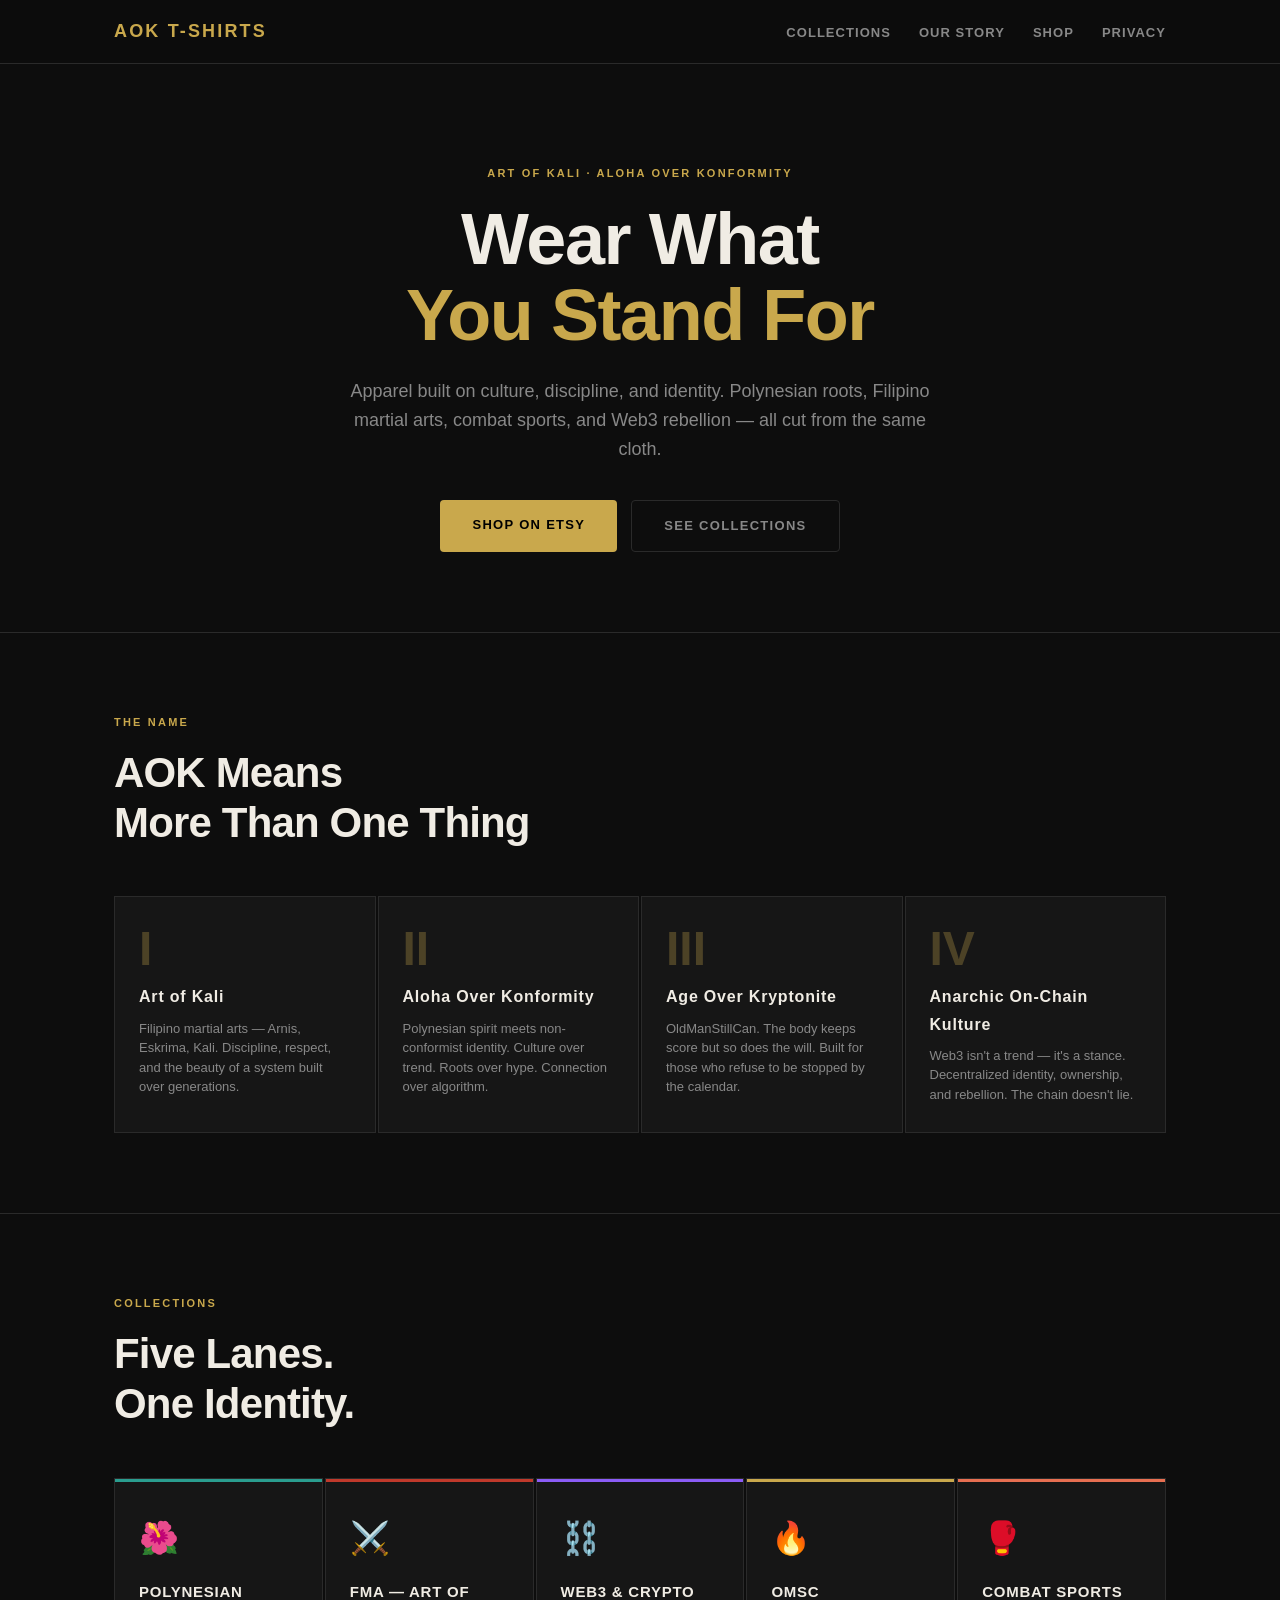
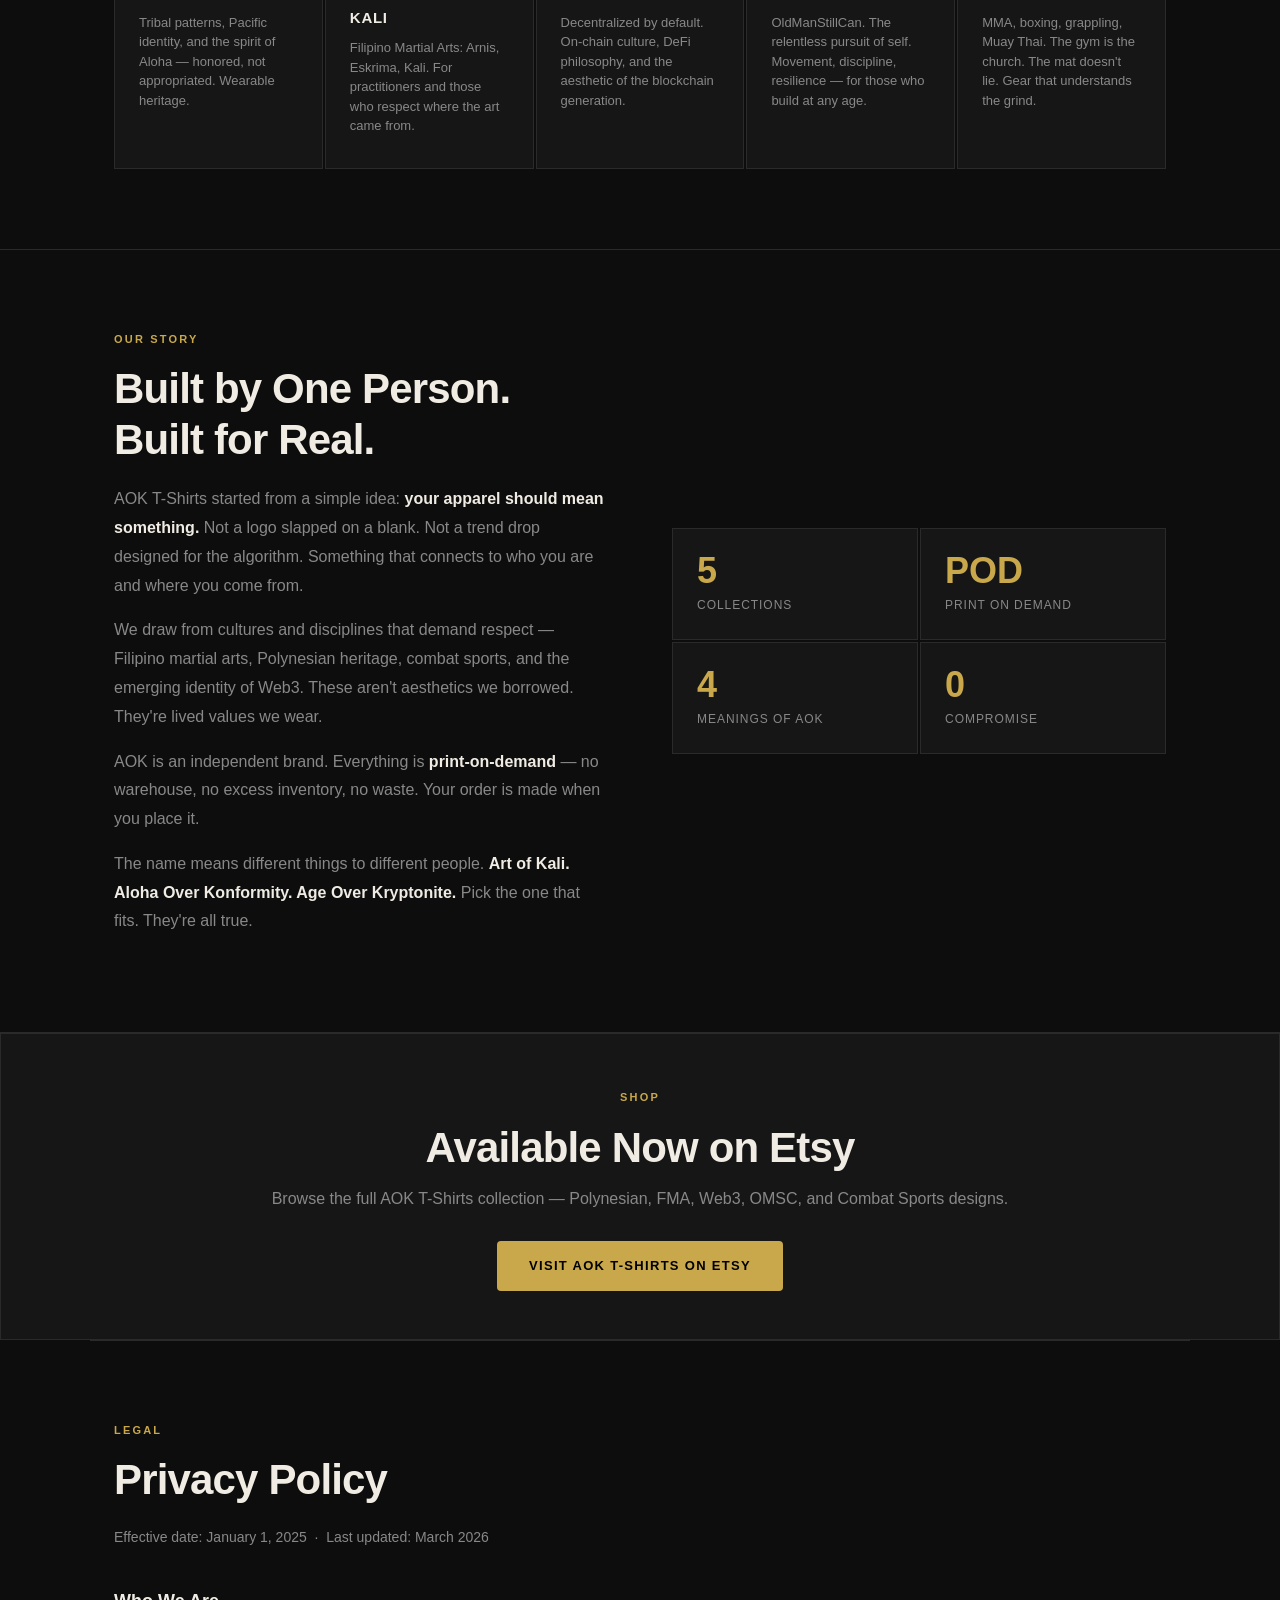
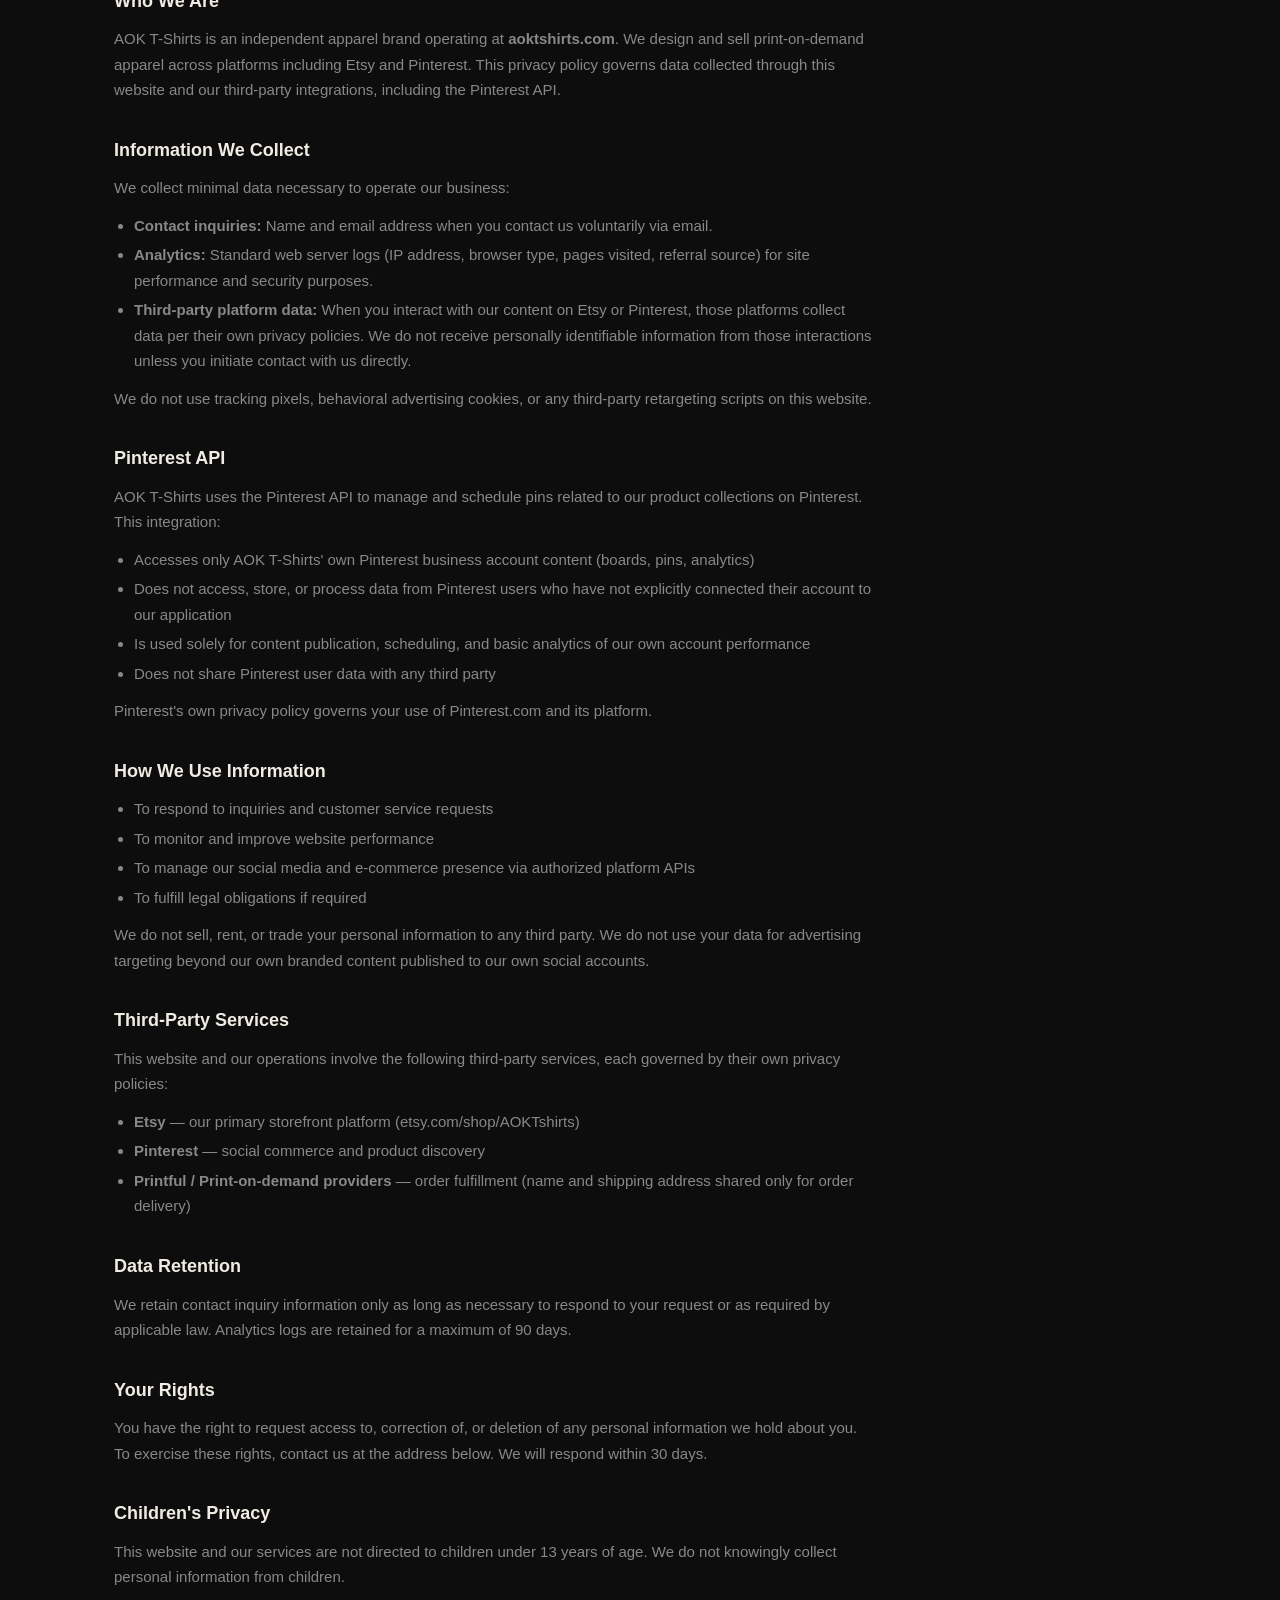
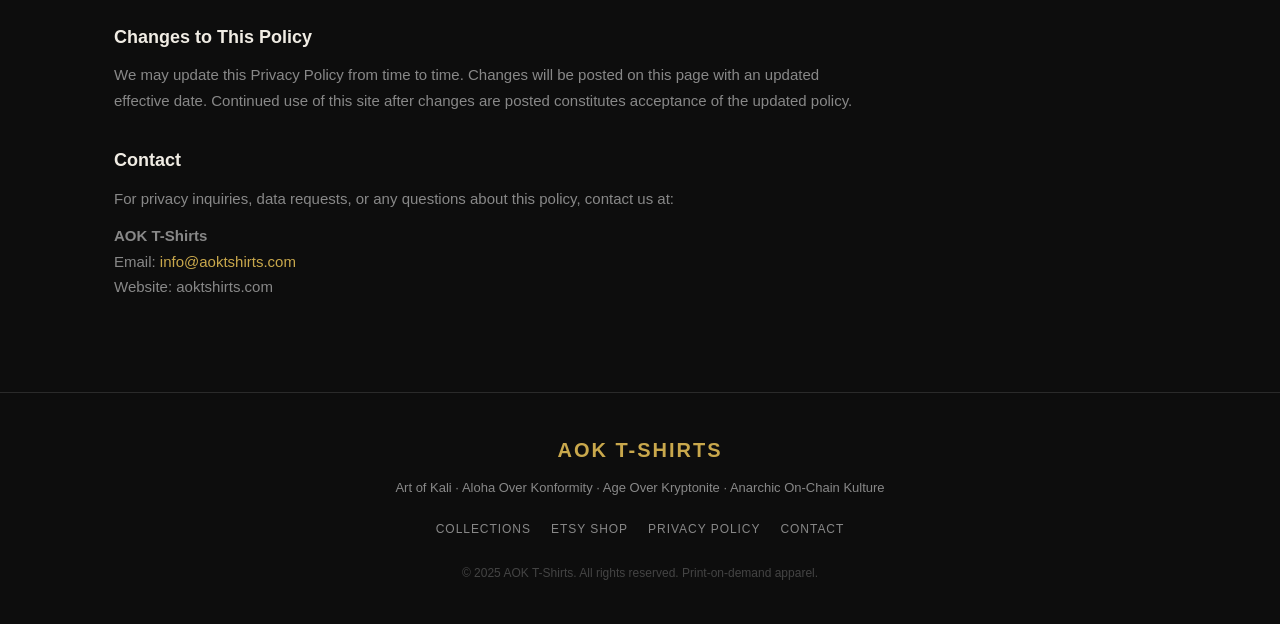
==== index.html @ 86f03755 "Initial launch — AOK T-Shirts landing page + Privacy Policy Co-Authored-By: Claude Sonnet 4.6 <norep" ====
<!DOCTYPE html>
<html lang="en">
<head>
  <meta charset="UTF-8">
  <meta name="viewport" content="width=device-width, initial-scale=1.0">
  <title>AOK T-Shirts — Art of Kali | Aloha Over Konformity</title>
  <meta name="description" content="AOK T-Shirts — Polynesian culture, Filipino martial arts, combat sports, and Web3 lifestyle apparel. Built different.">
  <style>
    :root {
      --bg: #0d0d0d;
      --surface: #161616;
      --border: #2a2a2a;
      --text: #f0ece4;
      --muted: #888;
      --gold: #c9a84c;
      --gold-light: #e8c96a;
      --red: #c0392b;
      --teal: #2a9d8f;
      --sans: -apple-system, BlinkMacSystemFont, 'Segoe UI', Helvetica, Arial, sans-serif;
    }

    * { box-sizing: border-box; margin: 0; padding: 0; }

    body {
      background: var(--bg);
      color: var(--text);
      font-family: var(--sans);
      font-size: 16px;
      line-height: 1.7;
    }

    a { color: var(--gold); text-decoration: none; }
    a:hover { color: var(--gold-light); text-decoration: underline; }

    /* ── NAV ─────────────────────────────────────────────── */
    nav {
      position: sticky;
      top: 0;
      background: rgba(13,13,13,0.95);
      backdrop-filter: blur(8px);
      border-bottom: 1px solid var(--border);
      z-index: 100;
    }
    .nav-inner {
      max-width: 1100px;
      margin: 0 auto;
      padding: 16px 24px;
      display: flex;
      justify-content: space-between;
      align-items: center;
    }
    .nav-logo {
      font-size: 18px;
      font-weight: 800;
      letter-spacing: 0.12em;
      text-transform: uppercase;
      color: var(--gold);
    }
    .nav-links {
      display: flex;
      gap: 28px;
      list-style: none;
    }
    .nav-links a {
      font-size: 13px;
      font-weight: 600;
      letter-spacing: 0.08em;
      text-transform: uppercase;
      color: var(--muted);
    }
    .nav-links a:hover { color: var(--text); text-decoration: none; }

    /* ── HERO ─────────────────────────────────────────────── */
    .hero {
      padding: 100px 24px 80px;
      text-align: center;
      max-width: 900px;
      margin: 0 auto;
    }

    .hero-eyebrow {
      font-size: 11px;
      font-weight: 700;
      letter-spacing: 0.2em;
      text-transform: uppercase;
      color: var(--gold);
      margin-bottom: 20px;
    }

    .hero h1 {
      font-size: clamp(36px, 7vw, 72px);
      font-weight: 900;
      line-height: 1.05;
      letter-spacing: -0.02em;
      margin-bottom: 24px;
    }

    .hero h1 em {
      font-style: normal;
      color: var(--gold);
    }

    .hero-sub {
      font-size: 18px;
      color: var(--muted);
      max-width: 600px;
      margin: 0 auto 36px;
      line-height: 1.6;
    }

    .cta-group {
      display: flex;
      gap: 14px;
      justify-content: center;
      flex-wrap: wrap;
    }

    .btn {
      display: inline-block;
      padding: 14px 32px;
      border-radius: 4px;
      font-size: 13px;
      font-weight: 700;
      letter-spacing: 0.1em;
      text-transform: uppercase;
      cursor: pointer;
      transition: opacity 0.15s;
    }
    .btn:hover { opacity: 0.85; text-decoration: none; }
    .btn-primary { background: var(--gold); color: #000; }
    .btn-outline { border: 1px solid var(--border); color: var(--muted); }

    /* ── DIVIDER ─────────────────────────────────────────── */
    .divider {
      border: none;
      border-top: 1px solid var(--border);
      margin: 0;
    }

    /* ── SECTION ─────────────────────────────────────────── */
    section {
      max-width: 1100px;
      margin: 0 auto;
      padding: 80px 24px;
    }

    .section-label {
      font-size: 11px;
      font-weight: 700;
      letter-spacing: 0.2em;
      text-transform: uppercase;
      color: var(--gold);
      margin-bottom: 16px;
    }

    h2 {
      font-size: clamp(28px, 4vw, 42px);
      font-weight: 800;
      letter-spacing: -0.02em;
      line-height: 1.2;
      margin-bottom: 20px;
    }

    /* ── ACRONYM BLOCK ───────────────────────────────────── */
    .acronym-grid {
      display: grid;
      grid-template-columns: repeat(auto-fit, minmax(240px, 1fr));
      gap: 2px;
      margin-top: 48px;
    }

    .acronym-card {
      background: var(--surface);
      border: 1px solid var(--border);
      padding: 28px 24px;
    }

    .acronym-letter {
      font-size: 48px;
      font-weight: 900;
      color: var(--gold);
      line-height: 1;
      margin-bottom: 10px;
      opacity: 0.3;
    }

    .acronym-title {
      font-size: 16px;
      font-weight: 700;
      letter-spacing: 0.05em;
      margin-bottom: 8px;
    }

    .acronym-desc {
      font-size: 13px;
      color: var(--muted);
      line-height: 1.5;
    }

    /* ── COLLECTIONS ─────────────────────────────────────── */
    .collections-grid {
      display: grid;
      grid-template-columns: repeat(auto-fit, minmax(200px, 1fr));
      gap: 2px;
      margin-top: 48px;
    }

    .collection-card {
      background: var(--surface);
      border: 1px solid var(--border);
      padding: 32px 24px;
      position: relative;
      overflow: hidden;
    }

    .collection-card::before {
      content: '';
      position: absolute;
      top: 0;
      left: 0;
      right: 0;
      height: 3px;
    }

    .collection-card.polynesian::before { background: var(--teal); }
    .collection-card.fma::before { background: var(--red); }
    .collection-card.web3::before { background: #8b5cf6; }
    .collection-card.omsc::before { background: var(--gold); }
    .collection-card.combat::before { background: #e76f51; }

    .collection-icon {
      font-size: 32px;
      margin-bottom: 14px;
    }

    .collection-name {
      font-size: 15px;
      font-weight: 700;
      letter-spacing: 0.05em;
      text-transform: uppercase;
      margin-bottom: 8px;
    }

    .collection-desc {
      font-size: 13px;
      color: var(--muted);
      line-height: 1.5;
    }

    /* ── STORY ───────────────────────────────────────────── */
    .story-layout {
      display: grid;
      grid-template-columns: 1fr 1fr;
      gap: 64px;
      align-items: center;
    }

    @media (max-width: 700px) {
      .story-layout { grid-template-columns: 1fr; gap: 32px; }
    }

    .story-text p {
      color: var(--muted);
      margin-bottom: 16px;
      font-size: 16px;
      line-height: 1.8;
    }

    .story-text p strong {
      color: var(--text);
    }

    .story-stats {
      display: grid;
      grid-template-columns: 1fr 1fr;
      gap: 2px;
    }

    .stat-card {
      background: var(--surface);
      border: 1px solid var(--border);
      padding: 24px;
    }

    .stat-number {
      font-size: 36px;
      font-weight: 900;
      color: var(--gold);
      line-height: 1;
      margin-bottom: 6px;
    }

    .stat-label {
      font-size: 12px;
      color: var(--muted);
      text-transform: uppercase;
      letter-spacing: 0.08em;
    }

    /* ── ETSY BANNER ─────────────────────────────────────── */
    .etsy-banner {
      background: var(--surface);
      border: 1px solid var(--border);
      padding: 48px 24px;
      text-align: center;
    }

    .etsy-banner h2 {
      margin-bottom: 12px;
    }

    .etsy-banner p {
      color: var(--muted);
      margin-bottom: 28px;
      font-size: 16px;
    }

    /* ── PRIVACY POLICY ──────────────────────────────────── */
    #privacy {
      border-top: 1px solid var(--border);
    }

    .privacy-content {
      max-width: 760px;
    }

    .privacy-content h3 {
      font-size: 18px;
      font-weight: 700;
      margin: 32px 0 10px;
      color: var(--text);
    }

    .privacy-content h3:first-of-type { margin-top: 0; }

    .privacy-content p {
      color: var(--muted);
      margin-bottom: 12px;
      font-size: 15px;
      line-height: 1.7;
    }

    .privacy-content ul {
      color: var(--muted);
      font-size: 15px;
      line-height: 1.7;
      padding-left: 20px;
      margin-bottom: 12px;
    }

    .privacy-content ul li { margin-bottom: 4px; }

    /* ── FOOTER ──────────────────────────────────────────── */
    footer {
      border-top: 1px solid var(--border);
      padding: 40px 24px;
      text-align: center;
    }

    .footer-inner {
      max-width: 1100px;
      margin: 0 auto;
    }

    .footer-logo {
      font-size: 20px;
      font-weight: 900;
      letter-spacing: 0.1em;
      color: var(--gold);
      margin-bottom: 10px;
    }

    .footer-tagline {
      font-size: 13px;
      color: var(--muted);
      margin-bottom: 20px;
    }

    .footer-links {
      display: flex;
      gap: 20px;
      justify-content: center;
      flex-wrap: wrap;
      margin-bottom: 24px;
    }

    .footer-links a {
      font-size: 12px;
      color: var(--muted);
      text-transform: uppercase;
      letter-spacing: 0.08em;
    }

    .footer-copy {
      font-size: 12px;
      color: #444;
    }

    /* ── RESPONSIVE ──────────────────────────────────────── */
    @media (max-width: 600px) {
      .nav-links { display: none; }
      .hero { padding: 60px 20px 60px; }
      section { padding: 60px 20px; }
    }
  </style>
</head>
<body>

  <!-- NAV -->
  <nav>
    <div class="nav-inner">
      <div class="nav-logo">AOK T-Shirts</div>
      <ul class="nav-links">
        <li><a href="#collections">Collections</a></li>
        <li><a href="#story">Our Story</a></li>
        <li><a href="#shop">Shop</a></li>
        <li><a href="#privacy">Privacy</a></li>
      </ul>
    </div>
  </nav>

  <!-- HERO -->
  <div class="hero">
    <div class="hero-eyebrow">Art of Kali · Aloha Over Konformity</div>
    <h1>Wear What<br><em>You Stand For</em></h1>
    <p class="hero-sub">
      Apparel built on culture, discipline, and identity. Polynesian roots, Filipino martial arts, combat sports, and Web3 rebellion — all cut from the same cloth.
    </p>
    <div class="cta-group">
      <a class="btn btn-primary" href="https://www.etsy.com/shop/AOKTshirts" target="_blank" rel="noopener">Shop on Etsy</a>
      <a class="btn btn-outline" href="#collections">See Collections</a>
    </div>
  </div>

  <hr class="divider">

  <!-- ACRONYM -->
  <section>
    <div class="section-label">The Name</div>
    <h2>AOK Means<br>More Than One Thing</h2>
    <div class="acronym-grid">
      <div class="acronym-card">
        <div class="acronym-letter">I</div>
        <div class="acronym-title">Art of Kali</div>
        <div class="acronym-desc">Filipino martial arts — Arnis, Eskrima, Kali. Discipline, respect, and the beauty of a system built over generations.</div>
      </div>
      <div class="acronym-card">
        <div class="acronym-letter">II</div>
        <div class="acronym-title">Aloha Over Konformity</div>
        <div class="acronym-desc">Polynesian spirit meets non-conformist identity. Culture over trend. Roots over hype. Connection over algorithm.</div>
      </div>
      <div class="acronym-card">
        <div class="acronym-letter">III</div>
        <div class="acronym-title">Age Over Kryptonite</div>
        <div class="acronym-desc">OldManStillCan. The body keeps score but so does the will. Built for those who refuse to be stopped by the calendar.</div>
      </div>
      <div class="acronym-card">
        <div class="acronym-letter">IV</div>
        <div class="acronym-title">Anarchic On-Chain Kulture</div>
        <div class="acronym-desc">Web3 isn't a trend — it's a stance. Decentralized identity, ownership, and rebellion. The chain doesn't lie.</div>
      </div>
    </div>
  </section>

  <hr class="divider">

  <!-- COLLECTIONS -->
  <section id="collections">
    <div class="section-label">Collections</div>
    <h2>Five Lanes.<br>One Identity.</h2>
    <div class="collections-grid">
      <div class="collection-card polynesian">
        <div class="collection-icon">🌺</div>
        <div class="collection-name">Polynesian</div>
        <div class="collection-desc">Tribal patterns, Pacific identity, and the spirit of Aloha — honored, not appropriated. Wearable heritage.</div>
      </div>
      <div class="collection-card fma">
        <div class="collection-icon">⚔️</div>
        <div class="collection-name">FMA — Art of Kali</div>
        <div class="collection-desc">Filipino Martial Arts: Arnis, Eskrima, Kali. For practitioners and those who respect where the art came from.</div>
      </div>
      <div class="collection-card web3">
        <div class="collection-icon">⛓️</div>
        <div class="collection-name">Web3 &amp; Crypto</div>
        <div class="collection-desc">Decentralized by default. On-chain culture, DeFi philosophy, and the aesthetic of the blockchain generation.</div>
      </div>
      <div class="collection-card omsc">
        <div class="collection-icon">🔥</div>
        <div class="collection-name">OMSC</div>
        <div class="collection-desc">OldManStillCan. The relentless pursuit of self. Movement, discipline, resilience — for those who build at any age.</div>
      </div>
      <div class="collection-card combat">
        <div class="collection-icon">🥊</div>
        <div class="collection-name">Combat Sports</div>
        <div class="collection-desc">MMA, boxing, grappling, Muay Thai. The gym is the church. The mat doesn't lie. Gear that understands the grind.</div>
      </div>
    </div>
  </section>

  <hr class="divider">

  <!-- STORY -->
  <section id="story">
    <div class="story-layout">
      <div class="story-text">
        <div class="section-label">Our Story</div>
        <h2>Built by One Person. Built for Real.</h2>
        <p>
          AOK T-Shirts started from a simple idea: <strong>your apparel should mean something.</strong> Not a logo slapped on a blank. Not a trend drop designed for the algorithm. Something that connects to who you are and where you come from.
        </p>
        <p>
          We draw from cultures and disciplines that demand respect — Filipino martial arts, Polynesian heritage, combat sports, and the emerging identity of Web3. These aren't aesthetics we borrowed. They're lived values we wear.
        </p>
        <p>
          AOK is an independent brand. Everything is <strong>print-on-demand</strong> — no warehouse, no excess inventory, no waste. Your order is made when you place it.
        </p>
        <p>
          The name means different things to different people. <strong>Art of Kali. Aloha Over Konformity. Age Over Kryptonite.</strong> Pick the one that fits. They're all true.
        </p>
      </div>
      <div class="story-stats">
        <div class="stat-card">
          <div class="stat-number">5</div>
          <div class="stat-label">Collections</div>
        </div>
        <div class="stat-card">
          <div class="stat-number">POD</div>
          <div class="stat-label">Print on Demand</div>
        </div>
        <div class="stat-card">
          <div class="stat-number">4</div>
          <div class="stat-label">Meanings of AOK</div>
        </div>
        <div class="stat-card">
          <div class="stat-number">0</div>
          <div class="stat-label">Compromise</div>
        </div>
      </div>
    </div>
  </section>

  <hr class="divider">

  <!-- SHOP CTA -->
  <div class="etsy-banner" id="shop">
    <div class="section-label" style="display:inline-block; margin-bottom:16px;">Shop</div>
    <h2>Available Now on Etsy</h2>
    <p>Browse the full AOK T-Shirts collection — Polynesian, FMA, Web3, OMSC, and Combat Sports designs.</p>
    <a class="btn btn-primary" href="https://www.etsy.com/shop/AOKTshirts" target="_blank" rel="noopener">Visit AOK T-Shirts on Etsy</a>
  </div>

  <!-- PRIVACY POLICY -->
  <section id="privacy">
    <div class="section-label">Legal</div>
    <h2>Privacy Policy</h2>
    <p style="color: var(--muted); margin-bottom: 36px; font-size: 14px;">Effective date: January 1, 2025 &nbsp;·&nbsp; Last updated: March 2026</p>

    <div class="privacy-content">

      <h3>Who We Are</h3>
      <p>AOK T-Shirts is an independent apparel brand operating at <strong>aoktshirts.com</strong>. We design and sell print-on-demand apparel across platforms including Etsy and Pinterest. This privacy policy governs data collected through this website and our third-party integrations, including the Pinterest API.</p>

      <h3>Information We Collect</h3>
      <p>We collect minimal data necessary to operate our business:</p>
      <ul>
        <li><strong>Contact inquiries:</strong> Name and email address when you contact us voluntarily via email.</li>
        <li><strong>Analytics:</strong> Standard web server logs (IP address, browser type, pages visited, referral source) for site performance and security purposes.</li>
        <li><strong>Third-party platform data:</strong> When you interact with our content on Etsy or Pinterest, those platforms collect data per their own privacy policies. We do not receive personally identifiable information from those interactions unless you initiate contact with us directly.</li>
      </ul>
      <p>We do not use tracking pixels, behavioral advertising cookies, or any third-party retargeting scripts on this website.</p>

      <h3>Pinterest API</h3>
      <p>AOK T-Shirts uses the Pinterest API to manage and schedule pins related to our product collections on Pinterest. This integration:</p>
      <ul>
        <li>Accesses only AOK T-Shirts' own Pinterest business account content (boards, pins, analytics)</li>
        <li>Does not access, store, or process data from Pinterest users who have not explicitly connected their account to our application</li>
        <li>Is used solely for content publication, scheduling, and basic analytics of our own account performance</li>
        <li>Does not share Pinterest user data with any third party</li>
      </ul>
      <p>Pinterest's own privacy policy governs your use of Pinterest.com and its platform.</p>

      <h3>How We Use Information</h3>
      <ul>
        <li>To respond to inquiries and customer service requests</li>
        <li>To monitor and improve website performance</li>
        <li>To manage our social media and e-commerce presence via authorized platform APIs</li>
        <li>To fulfill legal obligations if required</li>
      </ul>
      <p>We do not sell, rent, or trade your personal information to any third party. We do not use your data for advertising targeting beyond our own branded content published to our own social accounts.</p>

      <h3>Third-Party Services</h3>
      <p>This website and our operations involve the following third-party services, each governed by their own privacy policies:</p>
      <ul>
        <li><strong>Etsy</strong> — our primary storefront platform (etsy.com/shop/AOKTshirts)</li>
        <li><strong>Pinterest</strong> — social commerce and product discovery</li>
        <li><strong>Printful / Print-on-demand providers</strong> — order fulfillment (name and shipping address shared only for order delivery)</li>
      </ul>

      <h3>Data Retention</h3>
      <p>We retain contact inquiry information only as long as necessary to respond to your request or as required by applicable law. Analytics logs are retained for a maximum of 90 days.</p>

      <h3>Your Rights</h3>
      <p>You have the right to request access to, correction of, or deletion of any personal information we hold about you. To exercise these rights, contact us at the address below. We will respond within 30 days.</p>

      <h3>Children's Privacy</h3>
      <p>This website and our services are not directed to children under 13 years of age. We do not knowingly collect personal information from children.</p>

      <h3>Changes to This Policy</h3>
      <p>We may update this Privacy Policy from time to time. Changes will be posted on this page with an updated effective date. Continued use of this site after changes are posted constitutes acceptance of the updated policy.</p>

      <h3>Contact</h3>
      <p>For privacy inquiries, data requests, or any questions about this policy, contact us at:</p>
      <p><strong>AOK T-Shirts</strong><br>
      Email: <a href="mailto:info@aoktshirts.com">info@aoktshirts.com</a><br>
      Website: aoktshirts.com</p>

    </div>
  </section>

  <!-- FOOTER -->
  <footer>
    <div class="footer-inner">
      <div class="footer-logo">AOK T-SHIRTS</div>
      <div class="footer-tagline">Art of Kali · Aloha Over Konformity · Age Over Kryptonite · Anarchic On-Chain Kulture</div>
      <div class="footer-links">
        <a href="#collections">Collections</a>
        <a href="https://www.etsy.com/shop/AOKTshirts" target="_blank" rel="noopener">Etsy Shop</a>
        <a href="#privacy">Privacy Policy</a>
        <a href="mailto:info@aoktshirts.com">Contact</a>
      </div>
      <div class="footer-copy">&copy; 2025 AOK T-Shirts. All rights reserved. Print-on-demand apparel.</div>
    </div>
  </footer>

</body>
</html>
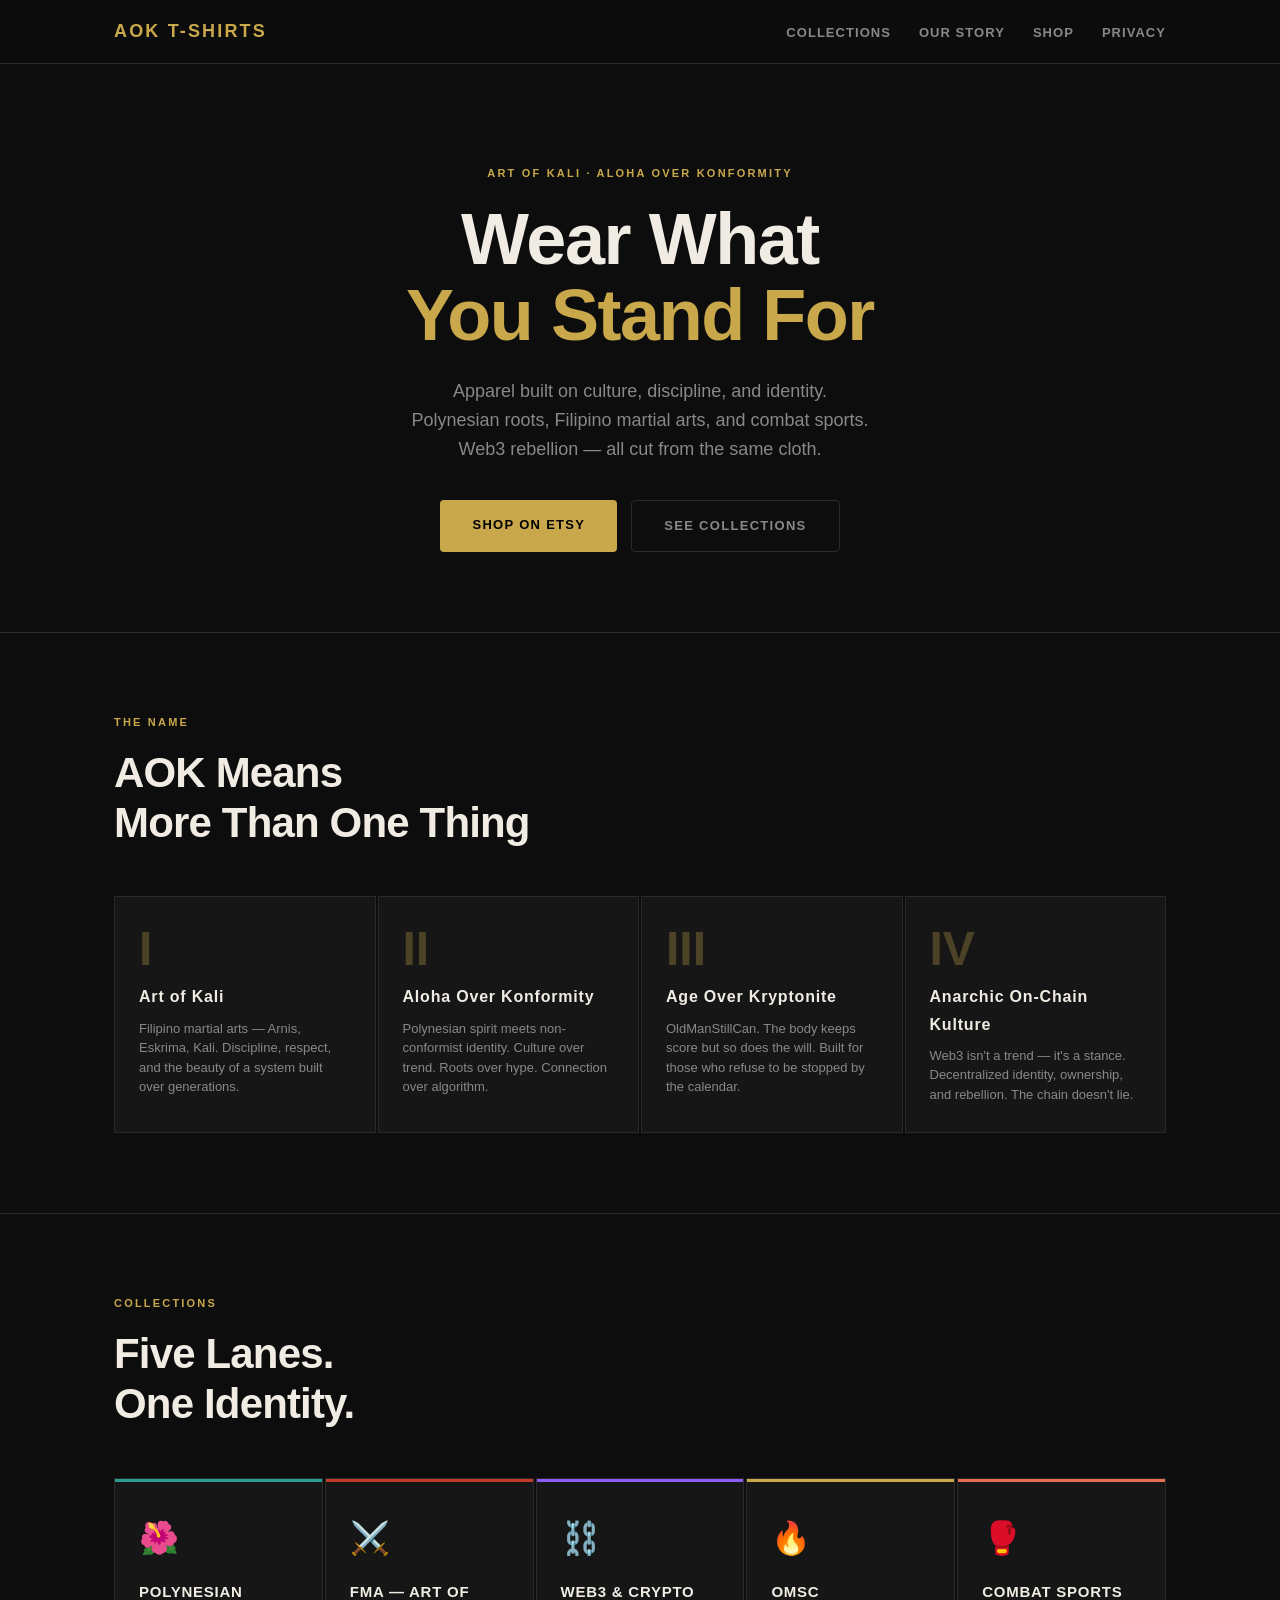
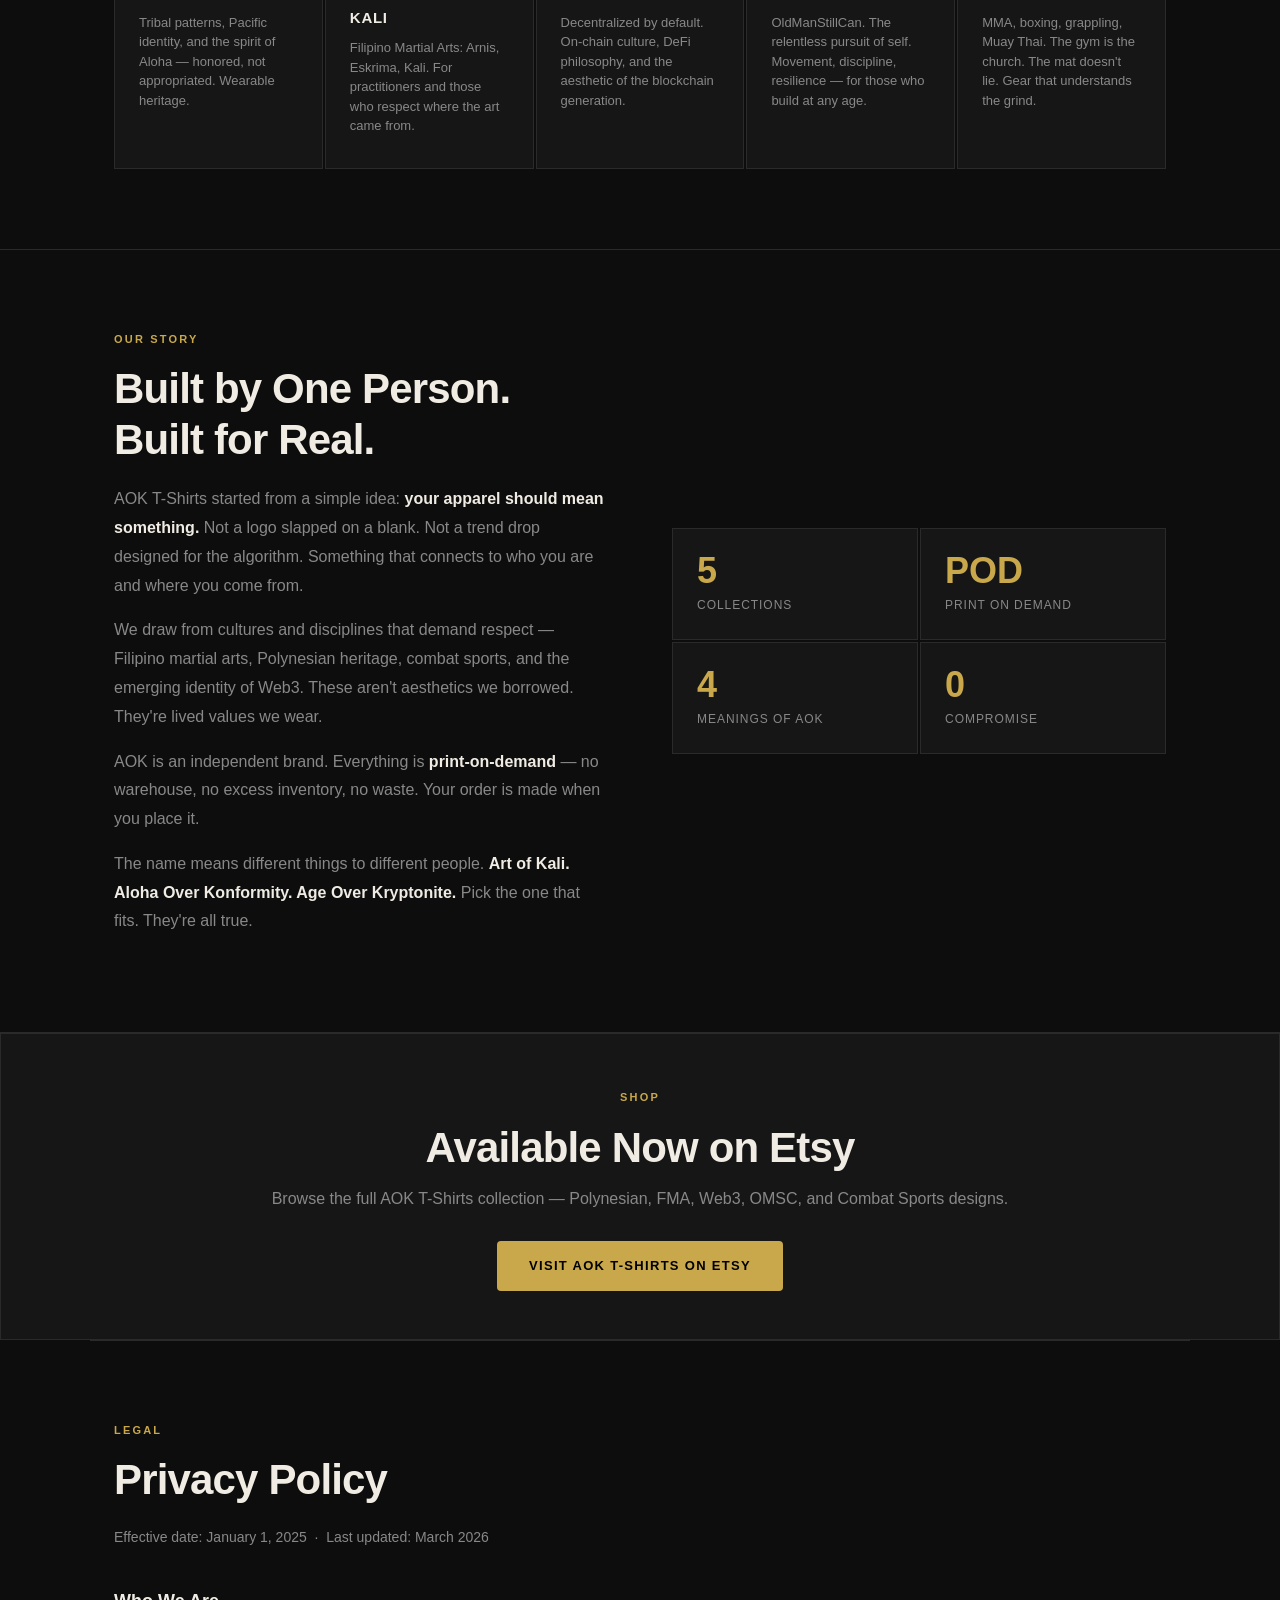
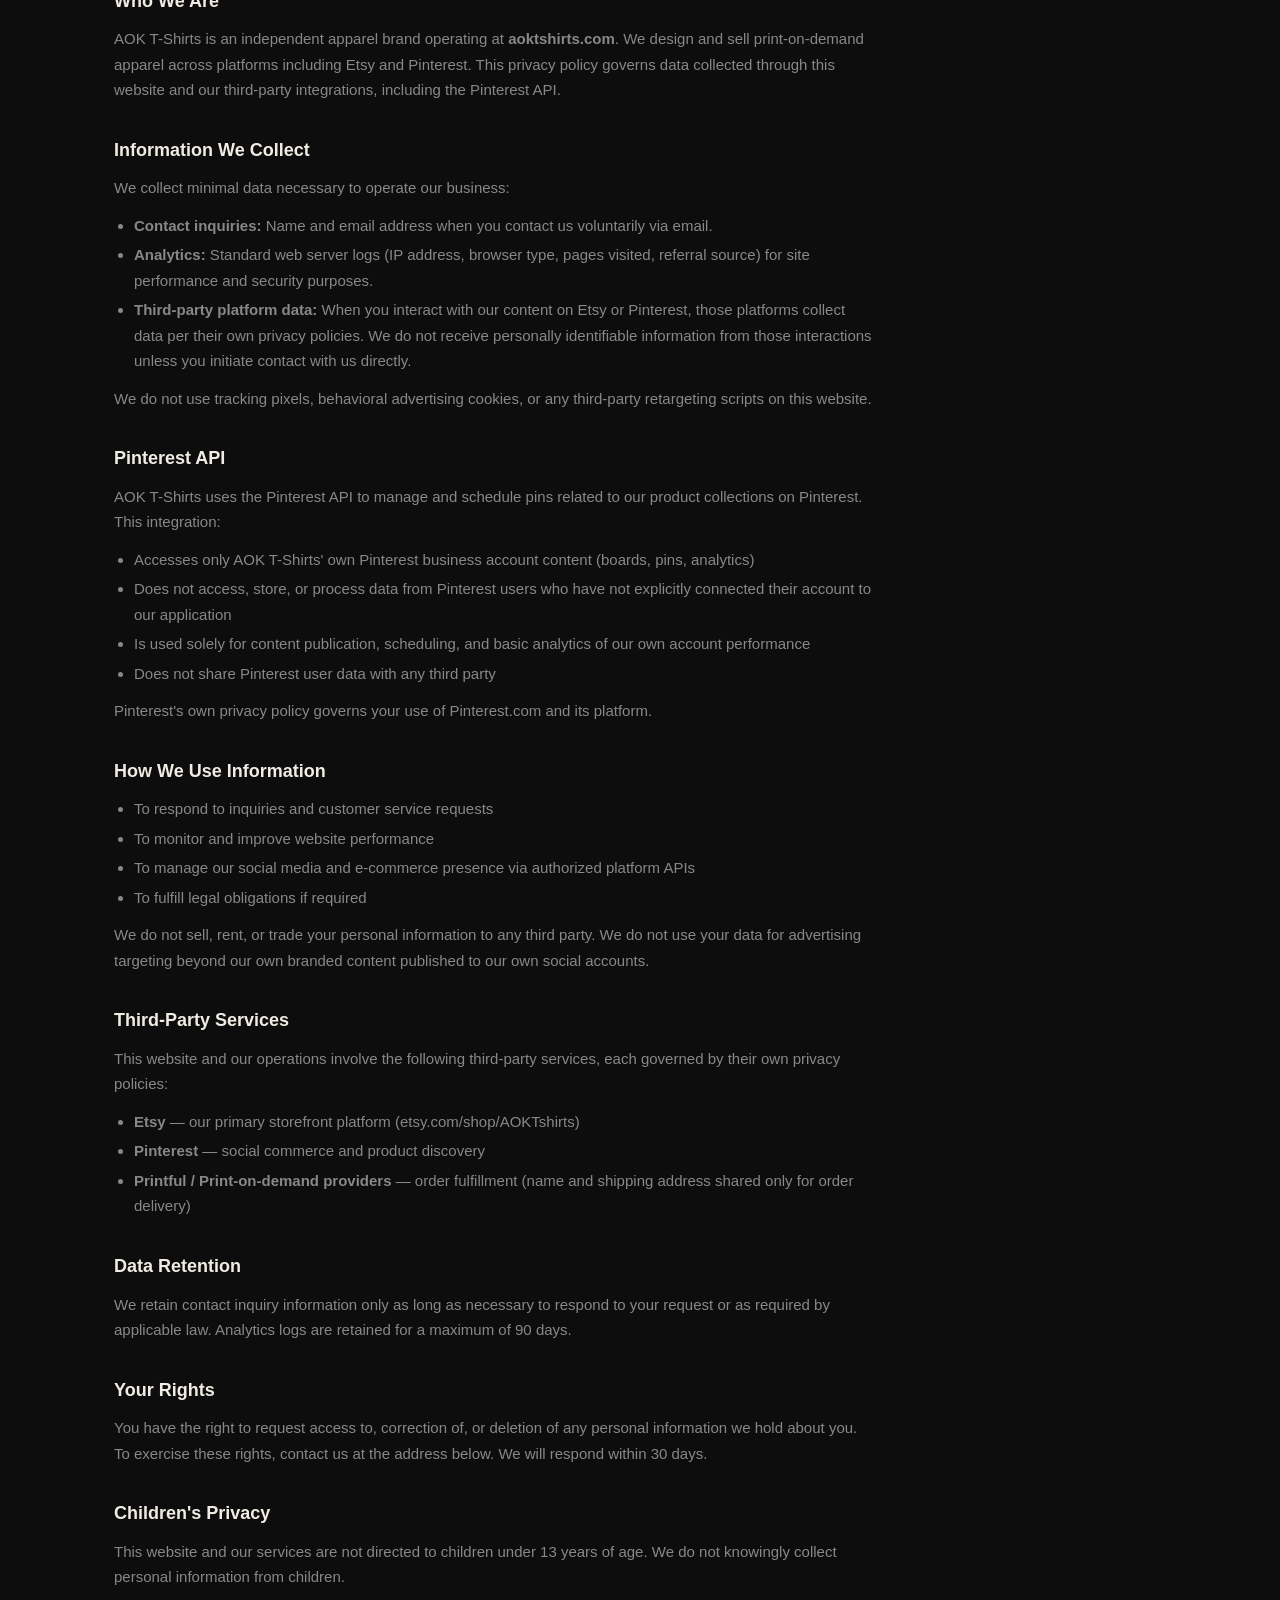
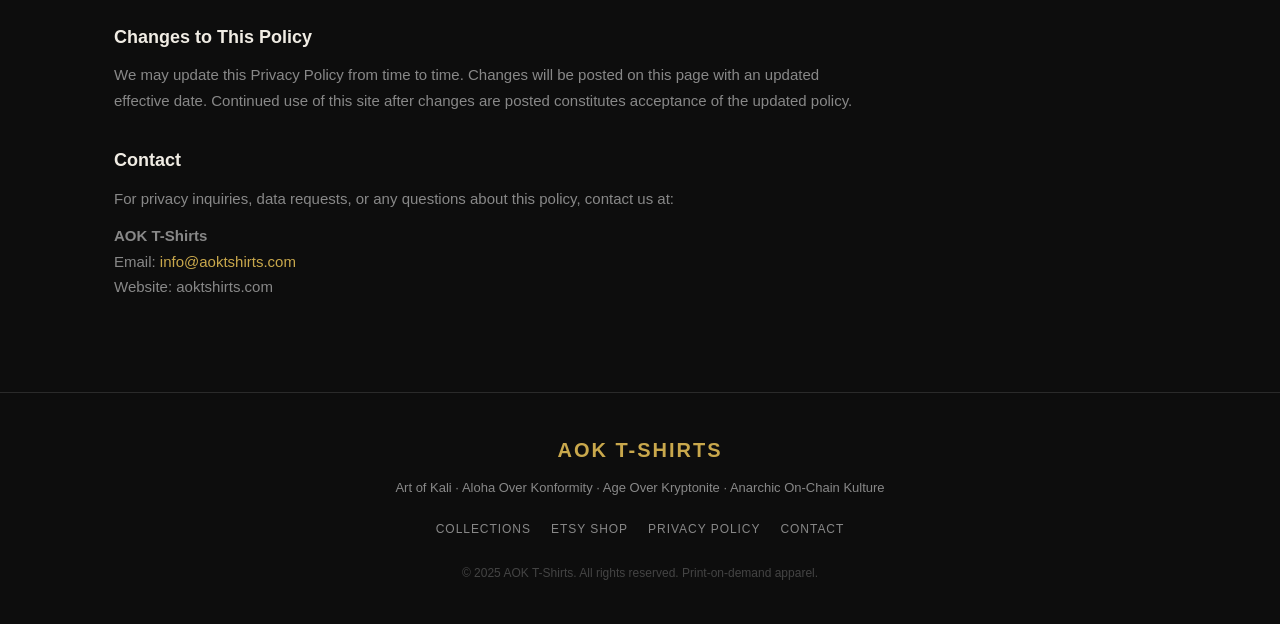
==== commit 187fea17: "Update hero subtitle — 3 lines Co-Authored-By: Claude Sonnet 4.6 <noreply@anthropic.com>" ====
--- a/index.html
+++ b/index.html
@@ -424,7 +424,9 @@
     <div class="hero-eyebrow">Art of Kali · Aloha Over Konformity</div>
     <h1>Wear What<br><em>You Stand For</em></h1>
     <p class="hero-sub">
-      Apparel built on culture, discipline, and identity. Polynesian roots, Filipino martial arts, combat sports, and Web3 rebellion — all cut from the same cloth.
+      Apparel built on culture, discipline, and identity.<br>
+      Polynesian roots, Filipino martial arts, and combat sports.<br>
+      Web3 rebellion — all cut from the same cloth.
     </p>
     <div class="cta-group">
       <a class="btn btn-primary" href="https://www.etsy.com/shop/AOKTshirts" target="_blank" rel="noopener">Shop on Etsy</a>
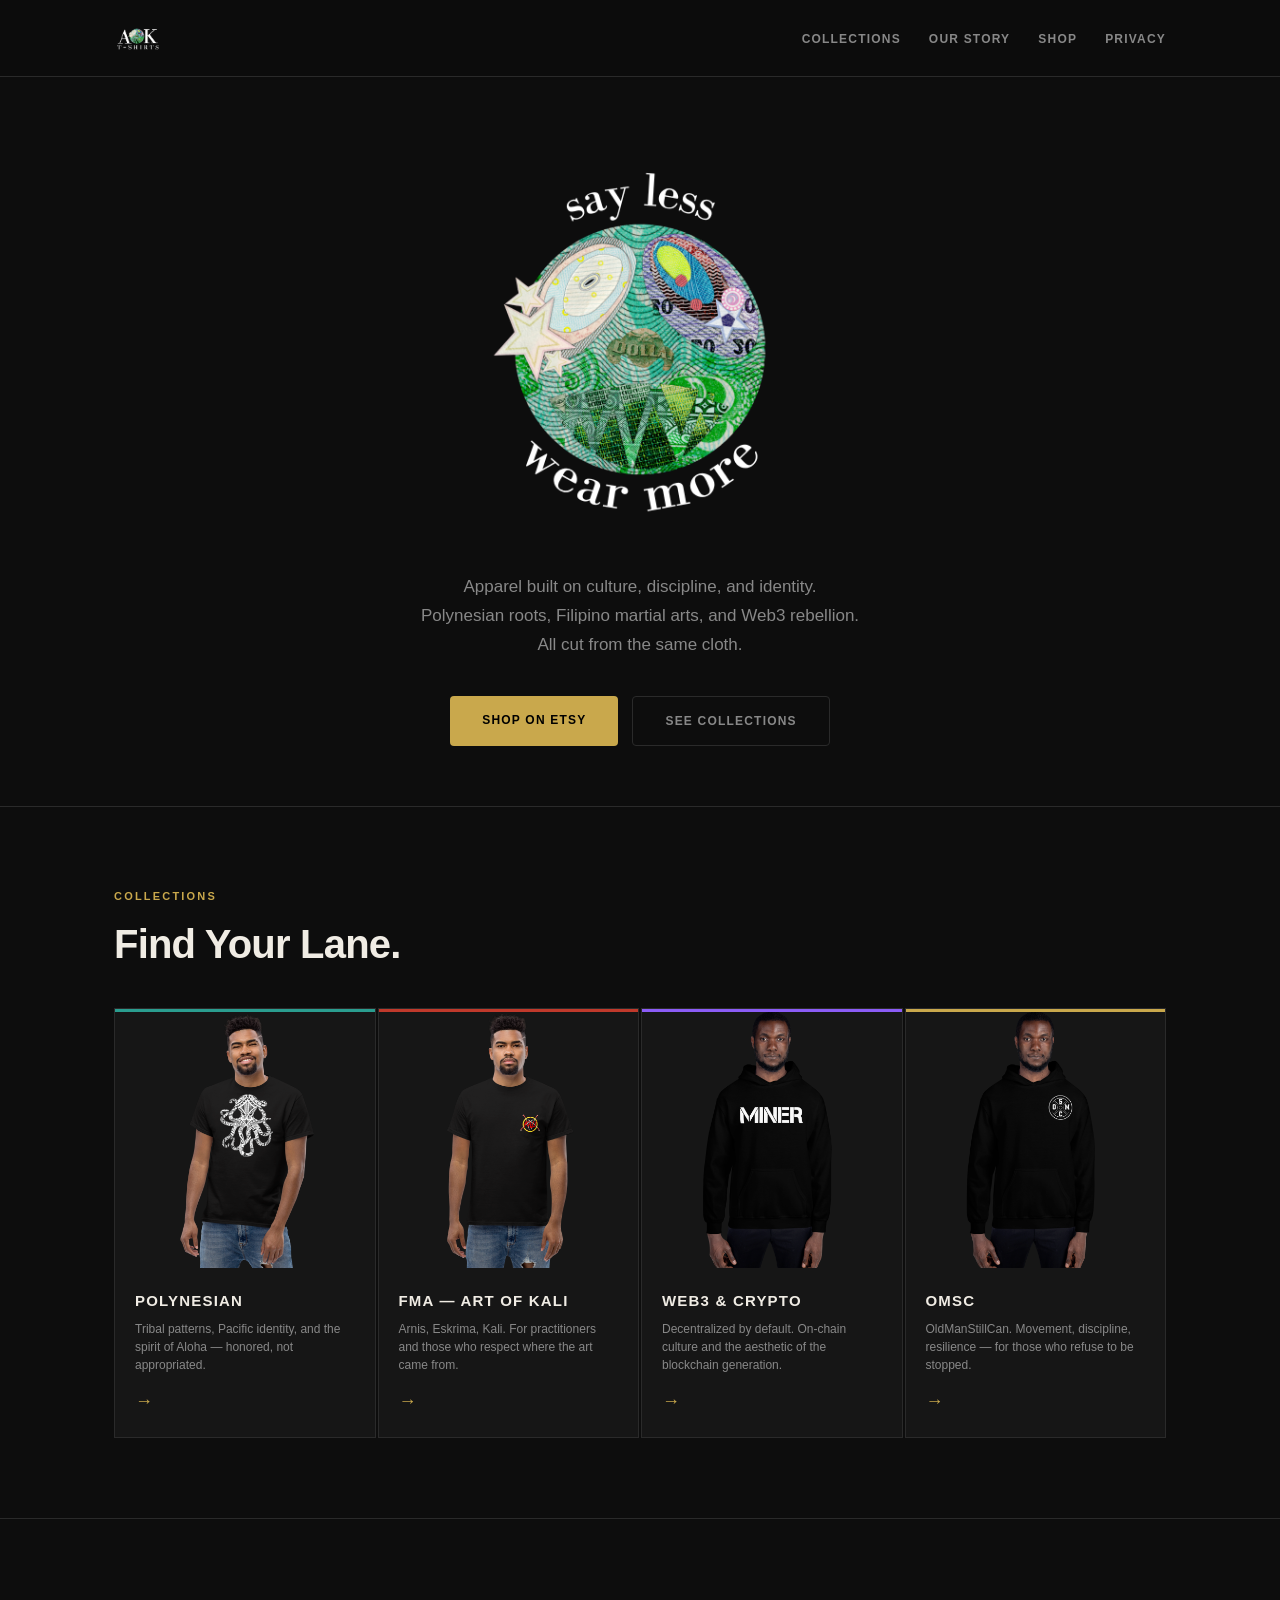
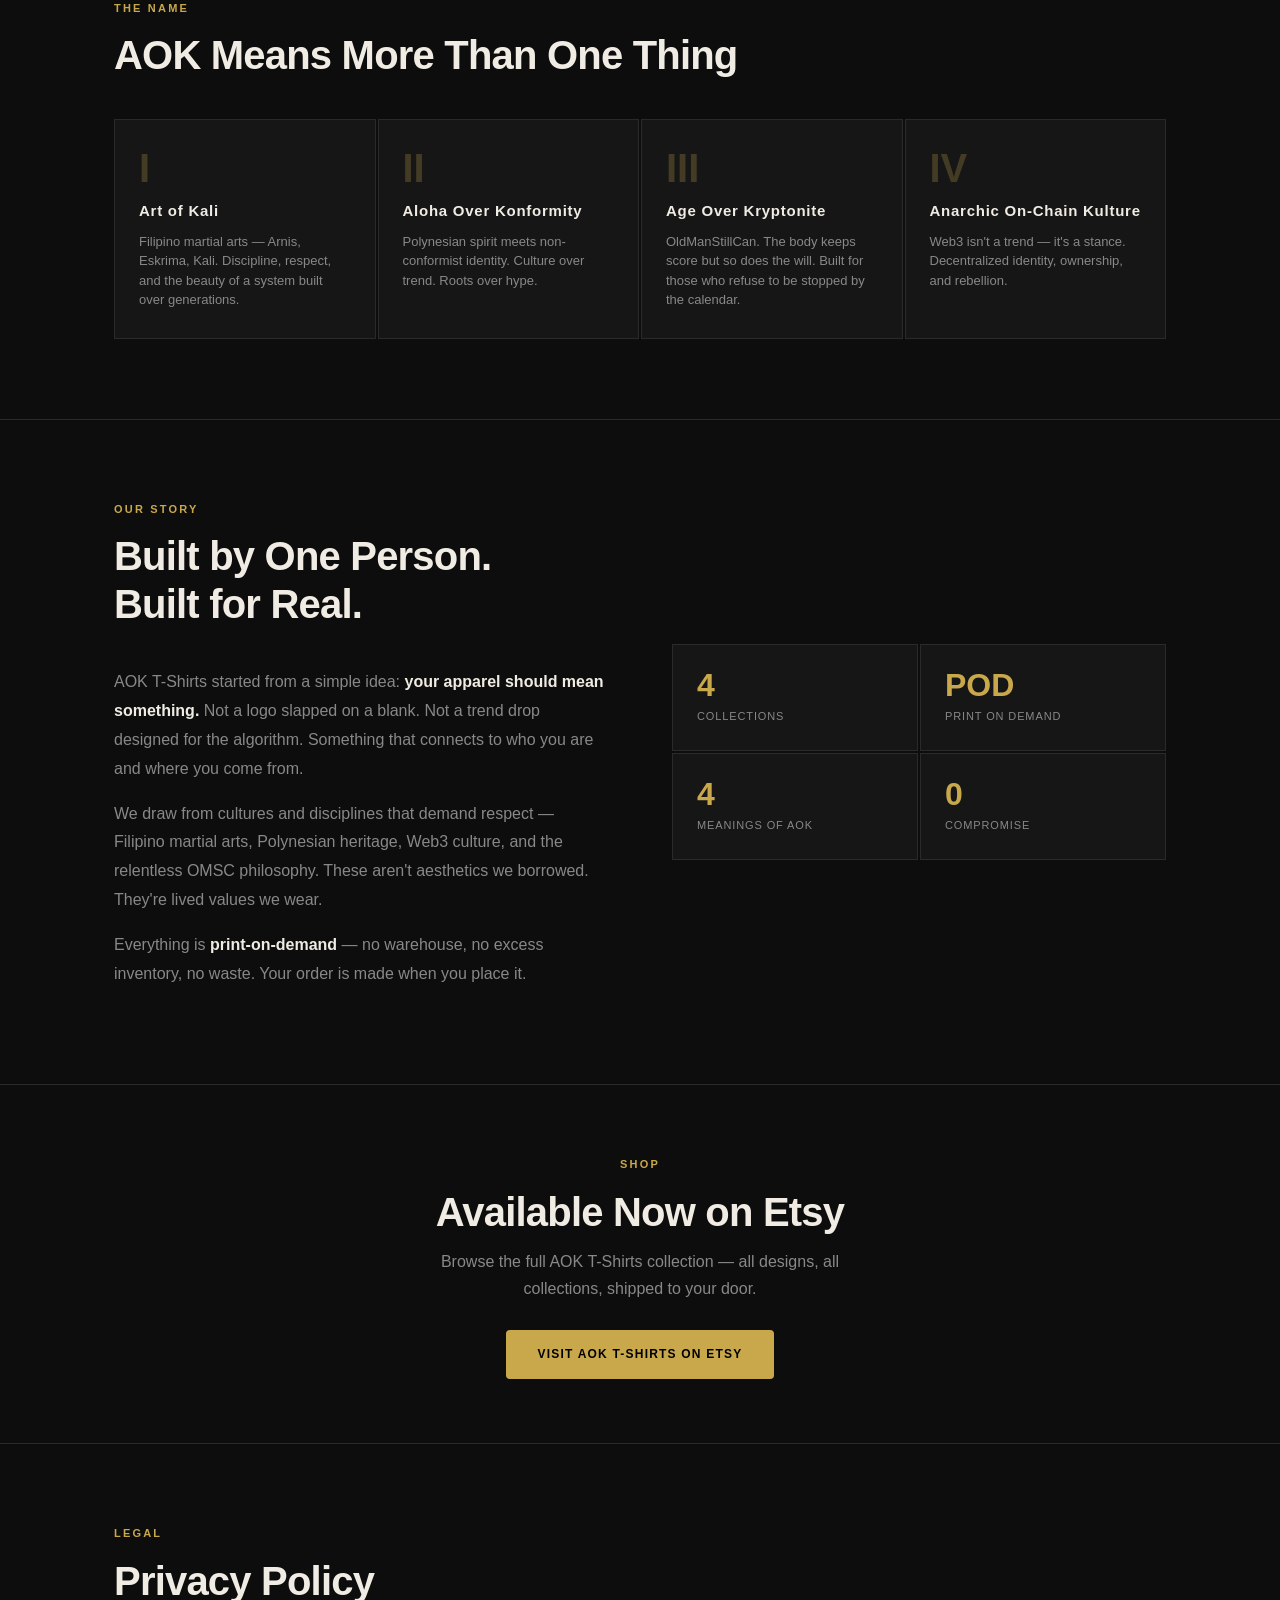
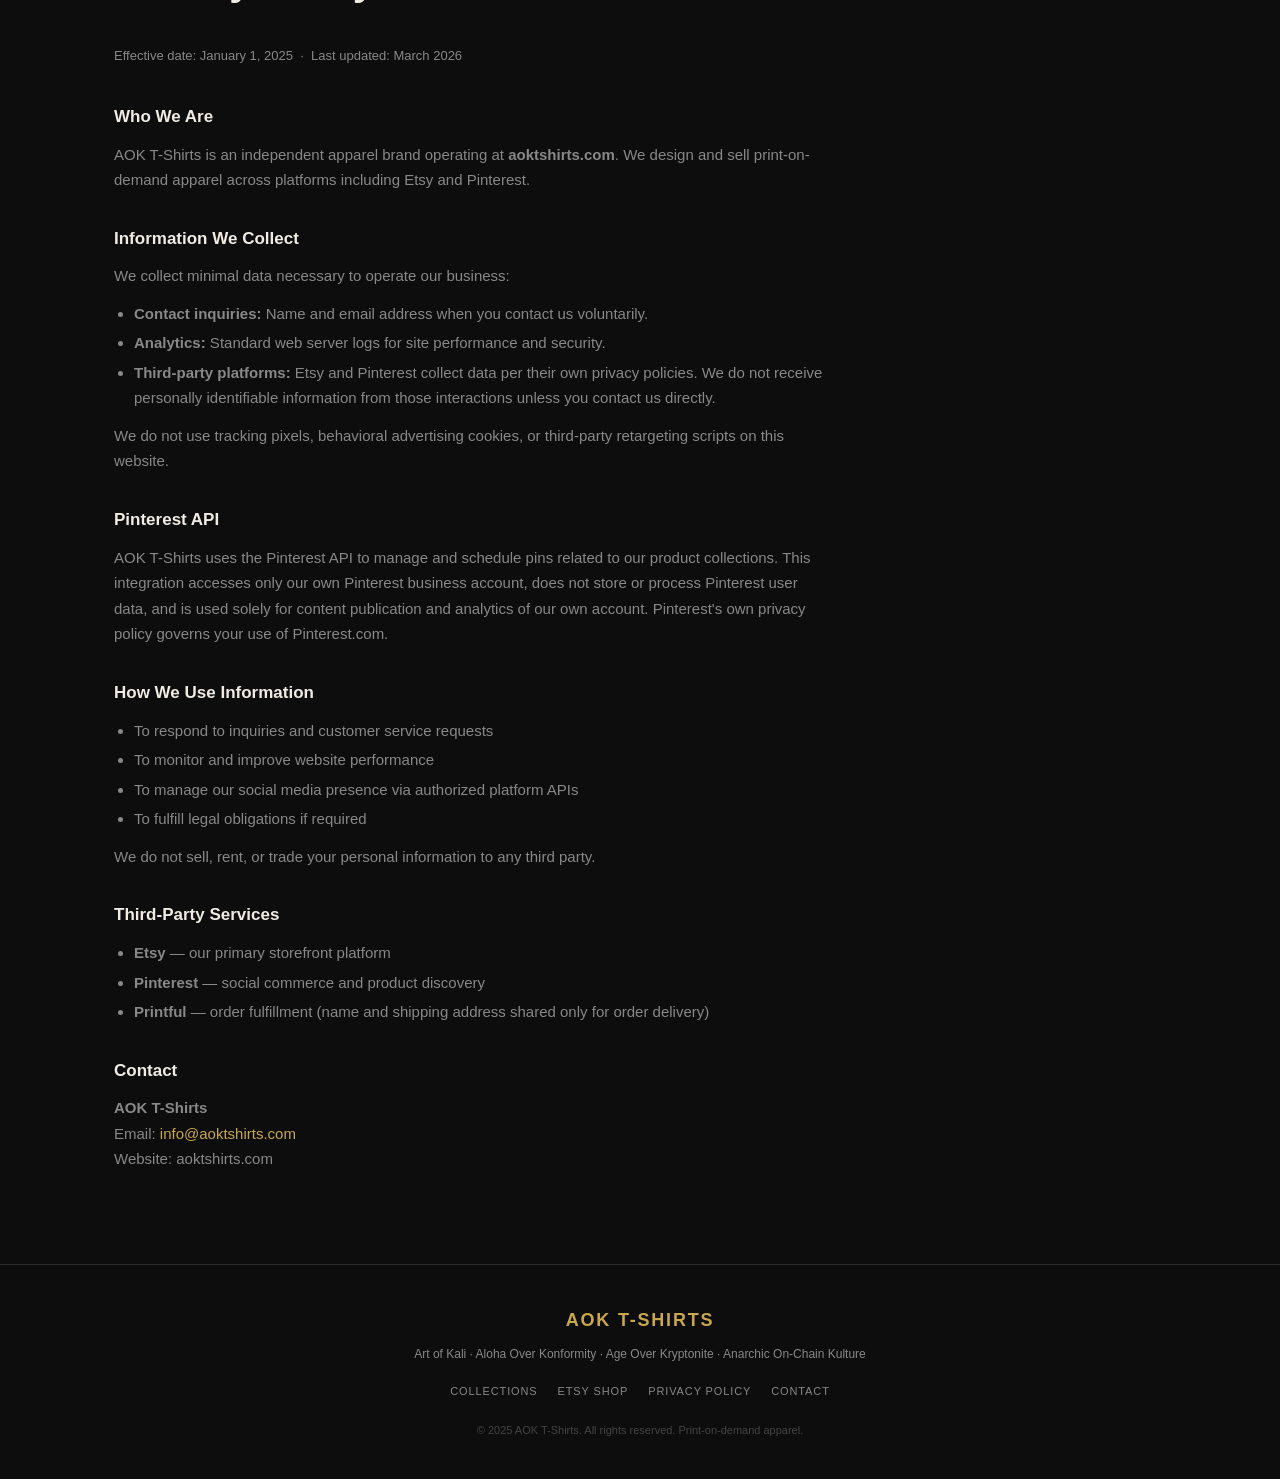
==== commit 5ab0ccec: "Full multi-page site — collection pages, carousels, logo, tagline, mockups Co-Authored-By: Claude So" ====
--- a/index.html
+++ b/index.html
@@ -3,417 +3,20 @@
 <head>
   <meta charset="UTF-8">
   <meta name="viewport" content="width=device-width, initial-scale=1.0">
-  <title>AOK T-Shirts — Art of Kali | Aloha Over Konformity</title>
-  <meta name="description" content="AOK T-Shirts — Polynesian culture, Filipino martial arts, combat sports, and Web3 lifestyle apparel. Built different.">
-  <style>
-    :root {
-      --bg: #0d0d0d;
-      --surface: #161616;
-      --border: #2a2a2a;
-      --text: #f0ece4;
-      --muted: #888;
-      --gold: #c9a84c;
-      --gold-light: #e8c96a;
-      --red: #c0392b;
-      --teal: #2a9d8f;
-      --sans: -apple-system, BlinkMacSystemFont, 'Segoe UI', Helvetica, Arial, sans-serif;
-    }
-
-    * { box-sizing: border-box; margin: 0; padding: 0; }
-
-    body {
-      background: var(--bg);
-      color: var(--text);
-      font-family: var(--sans);
-      font-size: 16px;
-      line-height: 1.7;
-    }
-
-    a { color: var(--gold); text-decoration: none; }
-    a:hover { color: var(--gold-light); text-decoration: underline; }
-
-    /* ── NAV ─────────────────────────────────────────────── */
-    nav {
-      position: sticky;
-      top: 0;
-      background: rgba(13,13,13,0.95);
-      backdrop-filter: blur(8px);
-      border-bottom: 1px solid var(--border);
-      z-index: 100;
-    }
-    .nav-inner {
-      max-width: 1100px;
-      margin: 0 auto;
-      padding: 16px 24px;
-      display: flex;
-      justify-content: space-between;
-      align-items: center;
-    }
-    .nav-logo {
-      font-size: 18px;
-      font-weight: 800;
-      letter-spacing: 0.12em;
-      text-transform: uppercase;
-      color: var(--gold);
-    }
-    .nav-links {
-      display: flex;
-      gap: 28px;
-      list-style: none;
-    }
-    .nav-links a {
-      font-size: 13px;
-      font-weight: 600;
-      letter-spacing: 0.08em;
-      text-transform: uppercase;
-      color: var(--muted);
-    }
-    .nav-links a:hover { color: var(--text); text-decoration: none; }
-
-    /* ── HERO ─────────────────────────────────────────────── */
-    .hero {
-      padding: 100px 24px 80px;
-      text-align: center;
-      max-width: 900px;
-      margin: 0 auto;
-    }
-
-    .hero-eyebrow {
-      font-size: 11px;
-      font-weight: 700;
-      letter-spacing: 0.2em;
-      text-transform: uppercase;
-      color: var(--gold);
-      margin-bottom: 20px;
-    }
-
-    .hero h1 {
-      font-size: clamp(36px, 7vw, 72px);
-      font-weight: 900;
-      line-height: 1.05;
-      letter-spacing: -0.02em;
-      margin-bottom: 24px;
-    }
-
-    .hero h1 em {
-      font-style: normal;
-      color: var(--gold);
-    }
-
-    .hero-sub {
-      font-size: 18px;
-      color: var(--muted);
-      max-width: 600px;
-      margin: 0 auto 36px;
-      line-height: 1.6;
-    }
-
-    .cta-group {
-      display: flex;
-      gap: 14px;
-      justify-content: center;
-      flex-wrap: wrap;
-    }
-
-    .btn {
-      display: inline-block;
-      padding: 14px 32px;
-      border-radius: 4px;
-      font-size: 13px;
-      font-weight: 700;
-      letter-spacing: 0.1em;
-      text-transform: uppercase;
-      cursor: pointer;
-      transition: opacity 0.15s;
-    }
-    .btn:hover { opacity: 0.85; text-decoration: none; }
-    .btn-primary { background: var(--gold); color: #000; }
-    .btn-outline { border: 1px solid var(--border); color: var(--muted); }
-
-    /* ── DIVIDER ─────────────────────────────────────────── */
-    .divider {
-      border: none;
-      border-top: 1px solid var(--border);
-      margin: 0;
-    }
-
-    /* ── SECTION ─────────────────────────────────────────── */
-    section {
-      max-width: 1100px;
-      margin: 0 auto;
-      padding: 80px 24px;
-    }
-
-    .section-label {
-      font-size: 11px;
-      font-weight: 700;
-      letter-spacing: 0.2em;
-      text-transform: uppercase;
-      color: var(--gold);
-      margin-bottom: 16px;
-    }
-
-    h2 {
-      font-size: clamp(28px, 4vw, 42px);
-      font-weight: 800;
-      letter-spacing: -0.02em;
-      line-height: 1.2;
-      margin-bottom: 20px;
-    }
-
-    /* ── ACRONYM BLOCK ───────────────────────────────────── */
-    .acronym-grid {
-      display: grid;
-      grid-template-columns: repeat(auto-fit, minmax(240px, 1fr));
-      gap: 2px;
-      margin-top: 48px;
-    }
-
-    .acronym-card {
-      background: var(--surface);
-      border: 1px solid var(--border);
-      padding: 28px 24px;
-    }
-
-    .acronym-letter {
-      font-size: 48px;
-      font-weight: 900;
-      color: var(--gold);
-      line-height: 1;
-      margin-bottom: 10px;
-      opacity: 0.3;
-    }
-
-    .acronym-title {
-      font-size: 16px;
-      font-weight: 700;
-      letter-spacing: 0.05em;
-      margin-bottom: 8px;
-    }
-
-    .acronym-desc {
-      font-size: 13px;
-      color: var(--muted);
-      line-height: 1.5;
-    }
-
-    /* ── COLLECTIONS ─────────────────────────────────────── */
-    .collections-grid {
-      display: grid;
-      grid-template-columns: repeat(auto-fit, minmax(200px, 1fr));
-      gap: 2px;
-      margin-top: 48px;
-    }
-
-    .collection-card {
-      background: var(--surface);
-      border: 1px solid var(--border);
-      padding: 32px 24px;
-      position: relative;
-      overflow: hidden;
-    }
-
-    .collection-card::before {
-      content: '';
-      position: absolute;
-      top: 0;
-      left: 0;
-      right: 0;
-      height: 3px;
-    }
-
-    .collection-card.polynesian::before { background: var(--teal); }
-    .collection-card.fma::before { background: var(--red); }
-    .collection-card.web3::before { background: #8b5cf6; }
-    .collection-card.omsc::before { background: var(--gold); }
-    .collection-card.combat::before { background: #e76f51; }
-
-    .collection-icon {
-      font-size: 32px;
-      margin-bottom: 14px;
-    }
-
-    .collection-name {
-      font-size: 15px;
-      font-weight: 700;
-      letter-spacing: 0.05em;
-      text-transform: uppercase;
-      margin-bottom: 8px;
-    }
-
-    .collection-desc {
-      font-size: 13px;
-      color: var(--muted);
-      line-height: 1.5;
-    }
-
-    /* ── STORY ───────────────────────────────────────────── */
-    .story-layout {
-      display: grid;
-      grid-template-columns: 1fr 1fr;
-      gap: 64px;
-      align-items: center;
-    }
-
-    @media (max-width: 700px) {
-      .story-layout { grid-template-columns: 1fr; gap: 32px; }
-    }
-
-    .story-text p {
-      color: var(--muted);
-      margin-bottom: 16px;
-      font-size: 16px;
-      line-height: 1.8;
-    }
-
-    .story-text p strong {
-      color: var(--text);
-    }
-
-    .story-stats {
-      display: grid;
-      grid-template-columns: 1fr 1fr;
-      gap: 2px;
-    }
-
-    .stat-card {
-      background: var(--surface);
-      border: 1px solid var(--border);
-      padding: 24px;
-    }
-
-    .stat-number {
-      font-size: 36px;
-      font-weight: 900;
-      color: var(--gold);
-      line-height: 1;
-      margin-bottom: 6px;
-    }
-
-    .stat-label {
-      font-size: 12px;
-      color: var(--muted);
-      text-transform: uppercase;
-      letter-spacing: 0.08em;
-    }
-
-    /* ── ETSY BANNER ─────────────────────────────────────── */
-    .etsy-banner {
-      background: var(--surface);
-      border: 1px solid var(--border);
-      padding: 48px 24px;
-      text-align: center;
-    }
-
-    .etsy-banner h2 {
-      margin-bottom: 12px;
-    }
-
-    .etsy-banner p {
-      color: var(--muted);
-      margin-bottom: 28px;
-      font-size: 16px;
-    }
-
-    /* ── PRIVACY POLICY ──────────────────────────────────── */
-    #privacy {
-      border-top: 1px solid var(--border);
-    }
-
-    .privacy-content {
-      max-width: 760px;
-    }
-
-    .privacy-content h3 {
-      font-size: 18px;
-      font-weight: 700;
-      margin: 32px 0 10px;
-      color: var(--text);
-    }
-
-    .privacy-content h3:first-of-type { margin-top: 0; }
-
-    .privacy-content p {
-      color: var(--muted);
-      margin-bottom: 12px;
-      font-size: 15px;
-      line-height: 1.7;
-    }
-
-    .privacy-content ul {
-      color: var(--muted);
-      font-size: 15px;
-      line-height: 1.7;
-      padding-left: 20px;
-      margin-bottom: 12px;
-    }
-
-    .privacy-content ul li { margin-bottom: 4px; }
-
-    /* ── FOOTER ──────────────────────────────────────────── */
-    footer {
-      border-top: 1px solid var(--border);
-      padding: 40px 24px;
-      text-align: center;
-    }
-
-    .footer-inner {
-      max-width: 1100px;
-      margin: 0 auto;
-    }
-
-    .footer-logo {
-      font-size: 20px;
-      font-weight: 900;
-      letter-spacing: 0.1em;
-      color: var(--gold);
-      margin-bottom: 10px;
-    }
-
-    .footer-tagline {
-      font-size: 13px;
-      color: var(--muted);
-      margin-bottom: 20px;
-    }
-
-    .footer-links {
-      display: flex;
-      gap: 20px;
-      justify-content: center;
-      flex-wrap: wrap;
-      margin-bottom: 24px;
-    }
-
-    .footer-links a {
-      font-size: 12px;
-      color: var(--muted);
-      text-transform: uppercase;
-      letter-spacing: 0.08em;
-    }
-
-    .footer-copy {
-      font-size: 12px;
-      color: #444;
-    }
-
-    /* ── RESPONSIVE ──────────────────────────────────────── */
-    @media (max-width: 600px) {
-      .nav-links { display: none; }
-      .hero { padding: 60px 20px 60px; }
-      section { padding: 60px 20px; }
-    }
-  </style>
+  <title>AOK T-Shirts — Say Less Wear More</title>
+  <meta name="description" content="AOK T-Shirts — Polynesian culture, Filipino martial arts, Web3 lifestyle, and OMSC apparel. Say less, wear more.">
+  <link rel="icon" type="image/png" href="images/favicon.png">
+  <link rel="stylesheet" href="style.css">
 </head>
 <body>
 
-  <!-- NAV -->
   <nav>
     <div class="nav-inner">
-      <div class="nav-logo">AOK T-Shirts</div>
+      <a href="index.html" class="nav-logo"><img src="images/logo.png" alt="AOK T-Shirts"></a>
       <ul class="nav-links">
         <li><a href="#collections">Collections</a></li>
         <li><a href="#story">Our Story</a></li>
-        <li><a href="#shop">Shop</a></li>
+        <li><a href="https://www.etsy.com/shop/AOKTshirts" target="_blank" rel="noopener">Shop</a></li>
         <li><a href="#privacy">Privacy</a></li>
       </ul>
     </div>
@@ -421,12 +24,11 @@
 
   <!-- HERO -->
   <div class="hero">
-    <div class="hero-eyebrow">Art of Kali · Aloha Over Konformity</div>
-    <h1>Wear What<br><em>You Stand For</em></h1>
+    <img src="images/tagline.png" alt="Say Less Wear More" class="hero-tagline-img">
     <p class="hero-sub">
       Apparel built on culture, discipline, and identity.<br>
-      Polynesian roots, Filipino martial arts, and combat sports.<br>
-      Web3 rebellion — all cut from the same cloth.
+      Polynesian roots, Filipino martial arts, and Web3 rebellion.<br>
+      All cut from the same cloth.
     </p>
     <div class="cta-group">
       <a class="btn btn-primary" href="https://www.etsy.com/shop/AOKTshirts" target="_blank" rel="noopener">Shop on Etsy</a>
@@ -436,10 +38,57 @@
 
   <hr class="divider">
 
-  <!-- ACRONYM -->
+  <!-- COLLECTIONS -->
+  <section id="collections">
+    <div class="section-label">Collections</div>
+    <h2>Find Your Lane.</h2>
+    <div class="collection-grid">
+
+      <a href="polynesian.html" class="collection-card card-poly">
+        <img src="images/poly-1.png" alt="Polynesian Collection">
+        <div class="collection-card-body">
+          <div class="collection-card-name">Polynesian</div>
+          <div class="collection-card-desc">Tribal patterns, Pacific identity, and the spirit of Aloha — honored, not appropriated.</div>
+          <span class="collection-card-arrow">→</span>
+        </div>
+      </a>
+
+      <a href="fma.html" class="collection-card card-fma">
+        <img src="images/fma-1.png" alt="FMA Collection">
+        <div class="collection-card-body">
+          <div class="collection-card-name">FMA — Art of Kali</div>
+          <div class="collection-card-desc">Arnis, Eskrima, Kali. For practitioners and those who respect where the art came from.</div>
+          <span class="collection-card-arrow">→</span>
+        </div>
+      </a>
+
+      <a href="web3.html" class="collection-card card-web3">
+        <img src="images/web3-1.png" alt="Web3 Collection">
+        <div class="collection-card-body">
+          <div class="collection-card-name">Web3 &amp; Crypto</div>
+          <div class="collection-card-desc">Decentralized by default. On-chain culture and the aesthetic of the blockchain generation.</div>
+          <span class="collection-card-arrow">→</span>
+        </div>
+      </a>
+
+      <a href="omsc.html" class="collection-card card-omsc">
+        <img src="images/omsc-1.png" alt="OMSC Collection">
+        <div class="collection-card-body">
+          <div class="collection-card-name">OMSC</div>
+          <div class="collection-card-desc">OldManStillCan. Movement, discipline, resilience — for those who refuse to be stopped.</div>
+          <span class="collection-card-arrow">→</span>
+        </div>
+      </a>
+
+    </div>
+  </section>
+
+  <hr class="divider">
+
+  <!-- THE NAME -->
   <section>
     <div class="section-label">The Name</div>
-    <h2>AOK Means<br>More Than One Thing</h2>
+    <h2>AOK Means More Than One Thing</h2>
     <div class="acronym-grid">
       <div class="acronym-card">
         <div class="acronym-letter">I</div>
@@ -449,7 +98,7 @@
       <div class="acronym-card">
         <div class="acronym-letter">II</div>
         <div class="acronym-title">Aloha Over Konformity</div>
-        <div class="acronym-desc">Polynesian spirit meets non-conformist identity. Culture over trend. Roots over hype. Connection over algorithm.</div>
+        <div class="acronym-desc">Polynesian spirit meets non-conformist identity. Culture over trend. Roots over hype.</div>
       </div>
       <div class="acronym-card">
         <div class="acronym-letter">III</div>
@@ -459,42 +108,7 @@
       <div class="acronym-card">
         <div class="acronym-letter">IV</div>
         <div class="acronym-title">Anarchic On-Chain Kulture</div>
-        <div class="acronym-desc">Web3 isn't a trend — it's a stance. Decentralized identity, ownership, and rebellion. The chain doesn't lie.</div>
-      </div>
-    </div>
-  </section>
-
-  <hr class="divider">
-
-  <!-- COLLECTIONS -->
-  <section id="collections">
-    <div class="section-label">Collections</div>
-    <h2>Five Lanes.<br>One Identity.</h2>
-    <div class="collections-grid">
-      <div class="collection-card polynesian">
-        <div class="collection-icon">🌺</div>
-        <div class="collection-name">Polynesian</div>
-        <div class="collection-desc">Tribal patterns, Pacific identity, and the spirit of Aloha — honored, not appropriated. Wearable heritage.</div>
-      </div>
-      <div class="collection-card fma">
-        <div class="collection-icon">⚔️</div>
-        <div class="collection-name">FMA — Art of Kali</div>
-        <div class="collection-desc">Filipino Martial Arts: Arnis, Eskrima, Kali. For practitioners and those who respect where the art came from.</div>
-      </div>
-      <div class="collection-card web3">
-        <div class="collection-icon">⛓️</div>
-        <div class="collection-name">Web3 &amp; Crypto</div>
-        <div class="collection-desc">Decentralized by default. On-chain culture, DeFi philosophy, and the aesthetic of the blockchain generation.</div>
-      </div>
-      <div class="collection-card omsc">
-        <div class="collection-icon">🔥</div>
-        <div class="collection-name">OMSC</div>
-        <div class="collection-desc">OldManStillCan. The relentless pursuit of self. Movement, discipline, resilience — for those who build at any age.</div>
-      </div>
-      <div class="collection-card combat">
-        <div class="collection-icon">🥊</div>
-        <div class="collection-name">Combat Sports</div>
-        <div class="collection-desc">MMA, boxing, grappling, Muay Thai. The gym is the church. The mat doesn't lie. Gear that understands the grind.</div>
+        <div class="acronym-desc">Web3 isn't a trend — it's a stance. Decentralized identity, ownership, and rebellion.</div>
       </div>
     </div>
   </section>
@@ -506,23 +120,14 @@
     <div class="story-layout">
       <div class="story-text">
         <div class="section-label">Our Story</div>
-        <h2>Built by One Person. Built for Real.</h2>
-        <p>
-          AOK T-Shirts started from a simple idea: <strong>your apparel should mean something.</strong> Not a logo slapped on a blank. Not a trend drop designed for the algorithm. Something that connects to who you are and where you come from.
-        </p>
-        <p>
-          We draw from cultures and disciplines that demand respect — Filipino martial arts, Polynesian heritage, combat sports, and the emerging identity of Web3. These aren't aesthetics we borrowed. They're lived values we wear.
-        </p>
-        <p>
-          AOK is an independent brand. Everything is <strong>print-on-demand</strong> — no warehouse, no excess inventory, no waste. Your order is made when you place it.
-        </p>
-        <p>
-          The name means different things to different people. <strong>Art of Kali. Aloha Over Konformity. Age Over Kryptonite.</strong> Pick the one that fits. They're all true.
-        </p>
+        <h2>Built by One Person.<br>Built for Real.</h2>
+        <p>AOK T-Shirts started from a simple idea: <strong>your apparel should mean something.</strong> Not a logo slapped on a blank. Not a trend drop designed for the algorithm. Something that connects to who you are and where you come from.</p>
+        <p>We draw from cultures and disciplines that demand respect — Filipino martial arts, Polynesian heritage, Web3 culture, and the relentless OMSC philosophy. These aren't aesthetics we borrowed. They're lived values we wear.</p>
+        <p>Everything is <strong>print-on-demand</strong> — no warehouse, no excess inventory, no waste. Your order is made when you place it.</p>
       </div>
       <div class="story-stats">
         <div class="stat-card">
-          <div class="stat-number">5</div>
+          <div class="stat-number">4</div>
           <div class="stat-label">Collections</div>
         </div>
         <div class="stat-card">
@@ -544,82 +149,57 @@
   <hr class="divider">
 
   <!-- SHOP CTA -->
-  <div class="etsy-banner" id="shop">
-    <div class="section-label" style="display:inline-block; margin-bottom:16px;">Shop</div>
-    <h2>Available Now on Etsy</h2>
-    <p>Browse the full AOK T-Shirts collection — Polynesian, FMA, Web3, OMSC, and Combat Sports designs.</p>
+  <section style="text-align:center; padding: 64px 24px;">
+    <div class="section-label" style="display:inline-block; margin-bottom:14px;">Shop</div>
+    <h2 style="margin-bottom:12px;">Available Now on Etsy</h2>
+    <p style="color:var(--muted); margin-bottom:28px; font-size:16px; max-width:480px; margin-left:auto; margin-right:auto;">Browse the full AOK T-Shirts collection — all designs, all collections, shipped to your door.</p>
     <a class="btn btn-primary" href="https://www.etsy.com/shop/AOKTshirts" target="_blank" rel="noopener">Visit AOK T-Shirts on Etsy</a>
-  </div>
-
-  <!-- PRIVACY POLICY -->
+  </section>
+
+  <hr class="divider">
+
+  <!-- PRIVACY -->
   <section id="privacy">
     <div class="section-label">Legal</div>
     <h2>Privacy Policy</h2>
-    <p style="color: var(--muted); margin-bottom: 36px; font-size: 14px;">Effective date: January 1, 2025 &nbsp;·&nbsp; Last updated: March 2026</p>
-
-    <div class="privacy-content">
-
+    <p style="color:var(--muted); margin-bottom:36px; font-size:13px;">Effective date: January 1, 2025 &nbsp;·&nbsp; Last updated: March 2026</p>
+    <div class="privacy-content" style="max-width:720px;">
       <h3>Who We Are</h3>
-      <p>AOK T-Shirts is an independent apparel brand operating at <strong>aoktshirts.com</strong>. We design and sell print-on-demand apparel across platforms including Etsy and Pinterest. This privacy policy governs data collected through this website and our third-party integrations, including the Pinterest API.</p>
+      <p>AOK T-Shirts is an independent apparel brand operating at <strong>aoktshirts.com</strong>. We design and sell print-on-demand apparel across platforms including Etsy and Pinterest.</p>
 
       <h3>Information We Collect</h3>
       <p>We collect minimal data necessary to operate our business:</p>
       <ul>
-        <li><strong>Contact inquiries:</strong> Name and email address when you contact us voluntarily via email.</li>
-        <li><strong>Analytics:</strong> Standard web server logs (IP address, browser type, pages visited, referral source) for site performance and security purposes.</li>
-        <li><strong>Third-party platform data:</strong> When you interact with our content on Etsy or Pinterest, those platforms collect data per their own privacy policies. We do not receive personally identifiable information from those interactions unless you initiate contact with us directly.</li>
-      </ul>
-      <p>We do not use tracking pixels, behavioral advertising cookies, or any third-party retargeting scripts on this website.</p>
+        <li><strong>Contact inquiries:</strong> Name and email address when you contact us voluntarily.</li>
+        <li><strong>Analytics:</strong> Standard web server logs for site performance and security.</li>
+        <li><strong>Third-party platforms:</strong> Etsy and Pinterest collect data per their own privacy policies. We do not receive personally identifiable information from those interactions unless you contact us directly.</li>
+      </ul>
+      <p>We do not use tracking pixels, behavioral advertising cookies, or third-party retargeting scripts on this website.</p>
 
       <h3>Pinterest API</h3>
-      <p>AOK T-Shirts uses the Pinterest API to manage and schedule pins related to our product collections on Pinterest. This integration:</p>
-      <ul>
-        <li>Accesses only AOK T-Shirts' own Pinterest business account content (boards, pins, analytics)</li>
-        <li>Does not access, store, or process data from Pinterest users who have not explicitly connected their account to our application</li>
-        <li>Is used solely for content publication, scheduling, and basic analytics of our own account performance</li>
-        <li>Does not share Pinterest user data with any third party</li>
-      </ul>
-      <p>Pinterest's own privacy policy governs your use of Pinterest.com and its platform.</p>
+      <p>AOK T-Shirts uses the Pinterest API to manage and schedule pins related to our product collections. This integration accesses only our own Pinterest business account, does not store or process Pinterest user data, and is used solely for content publication and analytics of our own account. Pinterest's own privacy policy governs your use of Pinterest.com.</p>
 
       <h3>How We Use Information</h3>
       <ul>
         <li>To respond to inquiries and customer service requests</li>
         <li>To monitor and improve website performance</li>
-        <li>To manage our social media and e-commerce presence via authorized platform APIs</li>
+        <li>To manage our social media presence via authorized platform APIs</li>
         <li>To fulfill legal obligations if required</li>
       </ul>
-      <p>We do not sell, rent, or trade your personal information to any third party. We do not use your data for advertising targeting beyond our own branded content published to our own social accounts.</p>
+      <p>We do not sell, rent, or trade your personal information to any third party.</p>
 
       <h3>Third-Party Services</h3>
-      <p>This website and our operations involve the following third-party services, each governed by their own privacy policies:</p>
       <ul>
-        <li><strong>Etsy</strong> — our primary storefront platform (etsy.com/shop/AOKTshirts)</li>
+        <li><strong>Etsy</strong> — our primary storefront platform</li>
         <li><strong>Pinterest</strong> — social commerce and product discovery</li>
-        <li><strong>Printful / Print-on-demand providers</strong> — order fulfillment (name and shipping address shared only for order delivery)</li>
-      </ul>
-
-      <h3>Data Retention</h3>
-      <p>We retain contact inquiry information only as long as necessary to respond to your request or as required by applicable law. Analytics logs are retained for a maximum of 90 days.</p>
-
-      <h3>Your Rights</h3>
-      <p>You have the right to request access to, correction of, or deletion of any personal information we hold about you. To exercise these rights, contact us at the address below. We will respond within 30 days.</p>
-
-      <h3>Children's Privacy</h3>
-      <p>This website and our services are not directed to children under 13 years of age. We do not knowingly collect personal information from children.</p>
-
-      <h3>Changes to This Policy</h3>
-      <p>We may update this Privacy Policy from time to time. Changes will be posted on this page with an updated effective date. Continued use of this site after changes are posted constitutes acceptance of the updated policy.</p>
+        <li><strong>Printful</strong> — order fulfillment (name and shipping address shared only for order delivery)</li>
+      </ul>
 
       <h3>Contact</h3>
-      <p>For privacy inquiries, data requests, or any questions about this policy, contact us at:</p>
-      <p><strong>AOK T-Shirts</strong><br>
-      Email: <a href="mailto:info@aoktshirts.com">info@aoktshirts.com</a><br>
-      Website: aoktshirts.com</p>
-
-    </div>
-  </section>
-
-  <!-- FOOTER -->
+      <p><strong>AOK T-Shirts</strong><br>Email: <a href="mailto:info@aoktshirts.com">info@aoktshirts.com</a><br>Website: aoktshirts.com</p>
+    </div>
+  </section>
+
   <footer>
     <div class="footer-inner">
       <div class="footer-logo">AOK T-SHIRTS</div>
@@ -634,5 +214,6 @@
     </div>
   </footer>
 
+  <script src="carousel.js"></script>
 </body>
 </html>
--- a/style.css
+++ b/style.css
@@ -0,0 +1,336 @@
+:root {
+  --bg: #0d0d0d;
+  --surface: #161616;
+  --border: #2a2a2a;
+  --text: #f0ece4;
+  --muted: #888;
+  --gold: #c9a84c;
+  --gold-light: #e8c96a;
+  --sans: -apple-system, BlinkMacSystemFont, 'Segoe UI', Helvetica, Arial, sans-serif;
+}
+
+* { box-sizing: border-box; margin: 0; padding: 0; }
+
+body {
+  background: var(--bg);
+  color: var(--text);
+  font-family: var(--sans);
+  font-size: 16px;
+  line-height: 1.7;
+}
+
+a { color: var(--gold); text-decoration: none; }
+a:hover { color: var(--gold-light); text-decoration: underline; }
+
+/* NAV */
+nav {
+  position: sticky;
+  top: 0;
+  background: rgba(13,13,13,0.95);
+  backdrop-filter: blur(8px);
+  border-bottom: 1px solid var(--border);
+  z-index: 100;
+}
+.nav-inner {
+  max-width: 1100px;
+  margin: 0 auto;
+  padding: 14px 24px;
+  display: flex;
+  justify-content: space-between;
+  align-items: center;
+}
+.nav-logo img { height: 48px; width: auto; display: block; }
+.nav-links { display: flex; gap: 28px; list-style: none; }
+.nav-links a {
+  font-size: 12px;
+  font-weight: 700;
+  letter-spacing: 0.1em;
+  text-transform: uppercase;
+  color: var(--muted);
+}
+.nav-links a:hover { color: var(--text); text-decoration: none; }
+
+/* HERO */
+.hero {
+  padding: 80px 24px 60px;
+  text-align: center;
+  max-width: 860px;
+  margin: 0 auto;
+}
+.hero-tagline-img {
+  width: 380px;
+  max-width: 90%;
+  border-radius: 50%;
+  margin-bottom: 28px;
+}
+.hero-sub {
+  font-size: 17px;
+  color: var(--muted);
+  max-width: 560px;
+  margin: 0 auto 36px;
+  line-height: 1.7;
+}
+.cta-group {
+  display: flex;
+  gap: 14px;
+  justify-content: center;
+  flex-wrap: wrap;
+}
+.btn {
+  display: inline-block;
+  padding: 14px 32px;
+  border-radius: 4px;
+  font-size: 12px;
+  font-weight: 700;
+  letter-spacing: 0.1em;
+  text-transform: uppercase;
+  cursor: pointer;
+  transition: opacity 0.15s;
+}
+.btn:hover { opacity: 0.85; text-decoration: none; }
+.btn-primary { background: var(--gold); color: #000; }
+.btn-outline { border: 1px solid var(--border); color: var(--muted); }
+
+/* DIVIDER */
+.divider { border: none; border-top: 1px solid var(--border); margin: 0; }
+
+/* SECTION */
+section { max-width: 1100px; margin: 0 auto; padding: 80px 24px; }
+.section-label {
+  font-size: 11px;
+  font-weight: 700;
+  letter-spacing: 0.2em;
+  text-transform: uppercase;
+  color: var(--gold);
+  margin-bottom: 14px;
+}
+h2 {
+  font-size: clamp(26px, 4vw, 40px);
+  font-weight: 800;
+  letter-spacing: -0.02em;
+  line-height: 1.2;
+  margin-bottom: 40px;
+}
+
+/* COLLECTION GRID (home) */
+.collection-grid {
+  display: grid;
+  grid-template-columns: repeat(auto-fit, minmax(240px, 1fr));
+  gap: 2px;
+}
+.collection-card {
+  background: var(--surface);
+  border: 1px solid var(--border);
+  overflow: hidden;
+  text-decoration: none;
+  display: block;
+  transition: border-color 0.2s;
+  position: relative;
+}
+.collection-card:hover { border-color: var(--gold); text-decoration: none; }
+.collection-card img {
+  width: 100%;
+  aspect-ratio: 1;
+  object-fit: cover;
+  display: block;
+  transition: transform 0.3s;
+}
+.collection-card:hover img { transform: scale(1.03); }
+.collection-card-body { padding: 20px; }
+.collection-card::before {
+  content: '';
+  position: absolute;
+  top: 0; left: 0; right: 0;
+  height: 3px;
+  z-index: 1;
+}
+.card-poly::before { background: #2a9d8f; }
+.card-fma::before { background: #c0392b; }
+.card-web3::before { background: #8b5cf6; }
+.card-omsc::before { background: var(--gold); }
+
+.collection-card-name {
+  font-size: 15px;
+  font-weight: 800;
+  letter-spacing: 0.08em;
+  text-transform: uppercase;
+  color: var(--text);
+  margin-bottom: 6px;
+}
+.collection-card-desc {
+  font-size: 12px;
+  color: var(--muted);
+  line-height: 1.5;
+}
+.collection-card-arrow {
+  font-size: 18px;
+  color: var(--gold);
+  margin-top: 12px;
+  display: block;
+}
+
+/* CAROUSEL */
+.carousel-wrap {
+  max-width: 680px;
+  margin: 0 auto 48px;
+  position: relative;
+}
+.carousel {
+  position: relative;
+  background: var(--surface);
+  border: 1px solid var(--border);
+  border-radius: 4px;
+  overflow: hidden;
+}
+.carousel-track { position: relative; }
+.carousel-slide {
+  display: none;
+  width: 100%;
+}
+.carousel-slide.active { display: block; }
+.carousel-slide img {
+  width: 100%;
+  height: 580px;
+  object-fit: contain;
+  background: #111;
+  display: block;
+}
+.carousel-btn {
+  position: absolute;
+  top: 50%;
+  transform: translateY(-50%);
+  background: rgba(0,0,0,0.6);
+  border: 1px solid var(--border);
+  color: var(--text);
+  width: 44px;
+  height: 44px;
+  border-radius: 50%;
+  font-size: 20px;
+  cursor: pointer;
+  display: flex;
+  align-items: center;
+  justify-content: center;
+  z-index: 10;
+  transition: background 0.15s;
+}
+.carousel-btn:hover { background: rgba(201,168,76,0.3); }
+.carousel-prev { left: 12px; }
+.carousel-next { right: 12px; }
+.carousel-dots {
+  display: flex;
+  gap: 8px;
+  justify-content: center;
+  padding: 16px 0 0;
+}
+.carousel-dot {
+  width: 8px;
+  height: 8px;
+  border-radius: 50%;
+  background: var(--border);
+  cursor: pointer;
+  transition: background 0.2s;
+  border: none;
+}
+.carousel-dot.active { background: var(--gold); }
+
+/* COLLECTION PAGE HERO */
+.collection-hero {
+  padding: 60px 24px 40px;
+  max-width: 1100px;
+  margin: 0 auto;
+}
+.collection-hero .back-link {
+  font-size: 12px;
+  font-weight: 700;
+  letter-spacing: 0.1em;
+  text-transform: uppercase;
+  color: var(--muted);
+  display: inline-flex;
+  align-items: center;
+  gap: 6px;
+  margin-bottom: 32px;
+}
+.collection-hero .back-link:hover { color: var(--gold); text-decoration: none; }
+.collection-hero h1 {
+  font-size: clamp(32px, 6vw, 60px);
+  font-weight: 900;
+  letter-spacing: -0.02em;
+  line-height: 1.05;
+  margin-bottom: 16px;
+}
+.collection-hero h1 em { font-style: normal; color: var(--gold); }
+.collection-hero p {
+  font-size: 17px;
+  color: var(--muted);
+  max-width: 560px;
+  line-height: 1.7;
+  margin-bottom: 0;
+}
+
+/* COLLECTION PAGE BODY */
+.collection-body {
+  max-width: 1100px;
+  margin: 0 auto;
+  padding: 0 24px 80px;
+}
+.collection-shop-cta {
+  text-align: center;
+  padding: 48px 0 0;
+}
+.collection-shop-cta p {
+  color: var(--muted);
+  margin-bottom: 20px;
+  font-size: 15px;
+}
+
+/* STORY */
+.story-layout {
+  display: grid;
+  grid-template-columns: 1fr 1fr;
+  gap: 64px;
+  align-items: center;
+}
+@media (max-width: 700px) { .story-layout { grid-template-columns: 1fr; gap: 32px; } }
+.story-text p { color: var(--muted); margin-bottom: 16px; font-size: 16px; line-height: 1.8; }
+.story-text p strong { color: var(--text); }
+.story-stats { display: grid; grid-template-columns: 1fr 1fr; gap: 2px; }
+.stat-card { background: var(--surface); border: 1px solid var(--border); padding: 24px; }
+.stat-number { font-size: 32px; font-weight: 900; color: var(--gold); line-height: 1; margin-bottom: 6px; }
+.stat-label { font-size: 11px; color: var(--muted); text-transform: uppercase; letter-spacing: 0.08em; }
+
+/* ACRONYM */
+.acronym-grid {
+  display: grid;
+  grid-template-columns: repeat(auto-fit, minmax(220px, 1fr));
+  gap: 2px;
+  margin-top: 8px;
+}
+.acronym-card { background: var(--surface); border: 1px solid var(--border); padding: 28px 24px; }
+.acronym-letter { font-size: 40px; font-weight: 900; color: var(--gold); line-height: 1; margin-bottom: 10px; opacity: 0.25; }
+.acronym-title { font-size: 15px; font-weight: 700; letter-spacing: 0.05em; margin-bottom: 8px; }
+.acronym-desc { font-size: 13px; color: var(--muted); line-height: 1.5; }
+
+/* PRIVACY */
+.privacy-content h3 { font-size: 17px; font-weight: 700; margin: 32px 0 10px; }
+.privacy-content h3:first-of-type { margin-top: 0; }
+.privacy-content p { color: var(--muted); margin-bottom: 12px; font-size: 15px; line-height: 1.7; }
+.privacy-content ul { color: var(--muted); font-size: 15px; line-height: 1.7; padding-left: 20px; margin-bottom: 12px; }
+.privacy-content ul li { margin-bottom: 4px; }
+
+/* FOOTER */
+footer { border-top: 1px solid var(--border); padding: 40px 24px; text-align: center; }
+.footer-inner { max-width: 1100px; margin: 0 auto; }
+.footer-logo { font-size: 18px; font-weight: 900; letter-spacing: 0.1em; color: var(--gold); margin-bottom: 8px; }
+.footer-tagline { font-size: 12px; color: var(--muted); margin-bottom: 18px; }
+.footer-links { display: flex; gap: 20px; justify-content: center; flex-wrap: wrap; margin-bottom: 20px; }
+.footer-links a { font-size: 11px; color: var(--muted); text-transform: uppercase; letter-spacing: 0.08em; }
+.footer-copy { font-size: 11px; color: #444; }
+
+/* RESPONSIVE */
+@media (max-width: 600px) {
+  .nav-links { display: none; }
+  .hero { padding: 50px 20px 50px; }
+  section { padding: 60px 20px; }
+  .carousel-slide img { height: 360px; }
+  .hero-tagline-img { width: 280px; }
+}
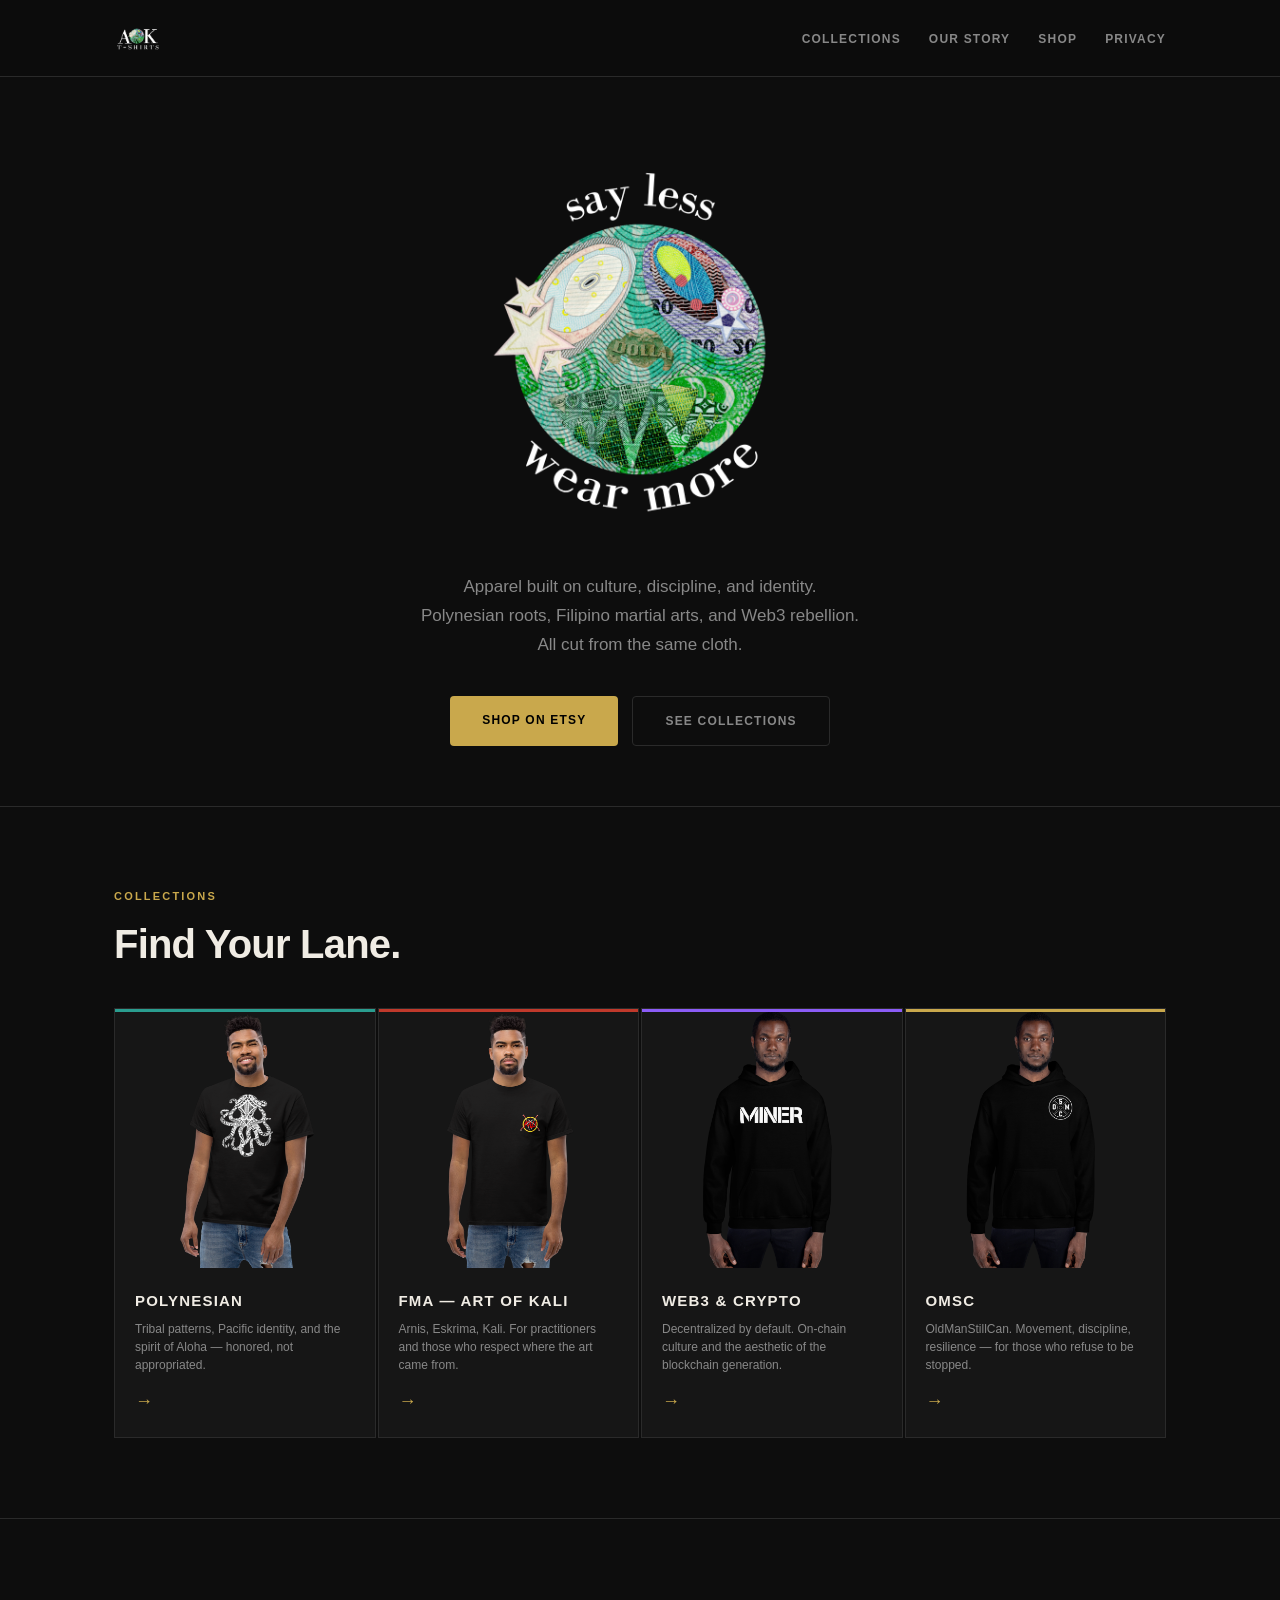
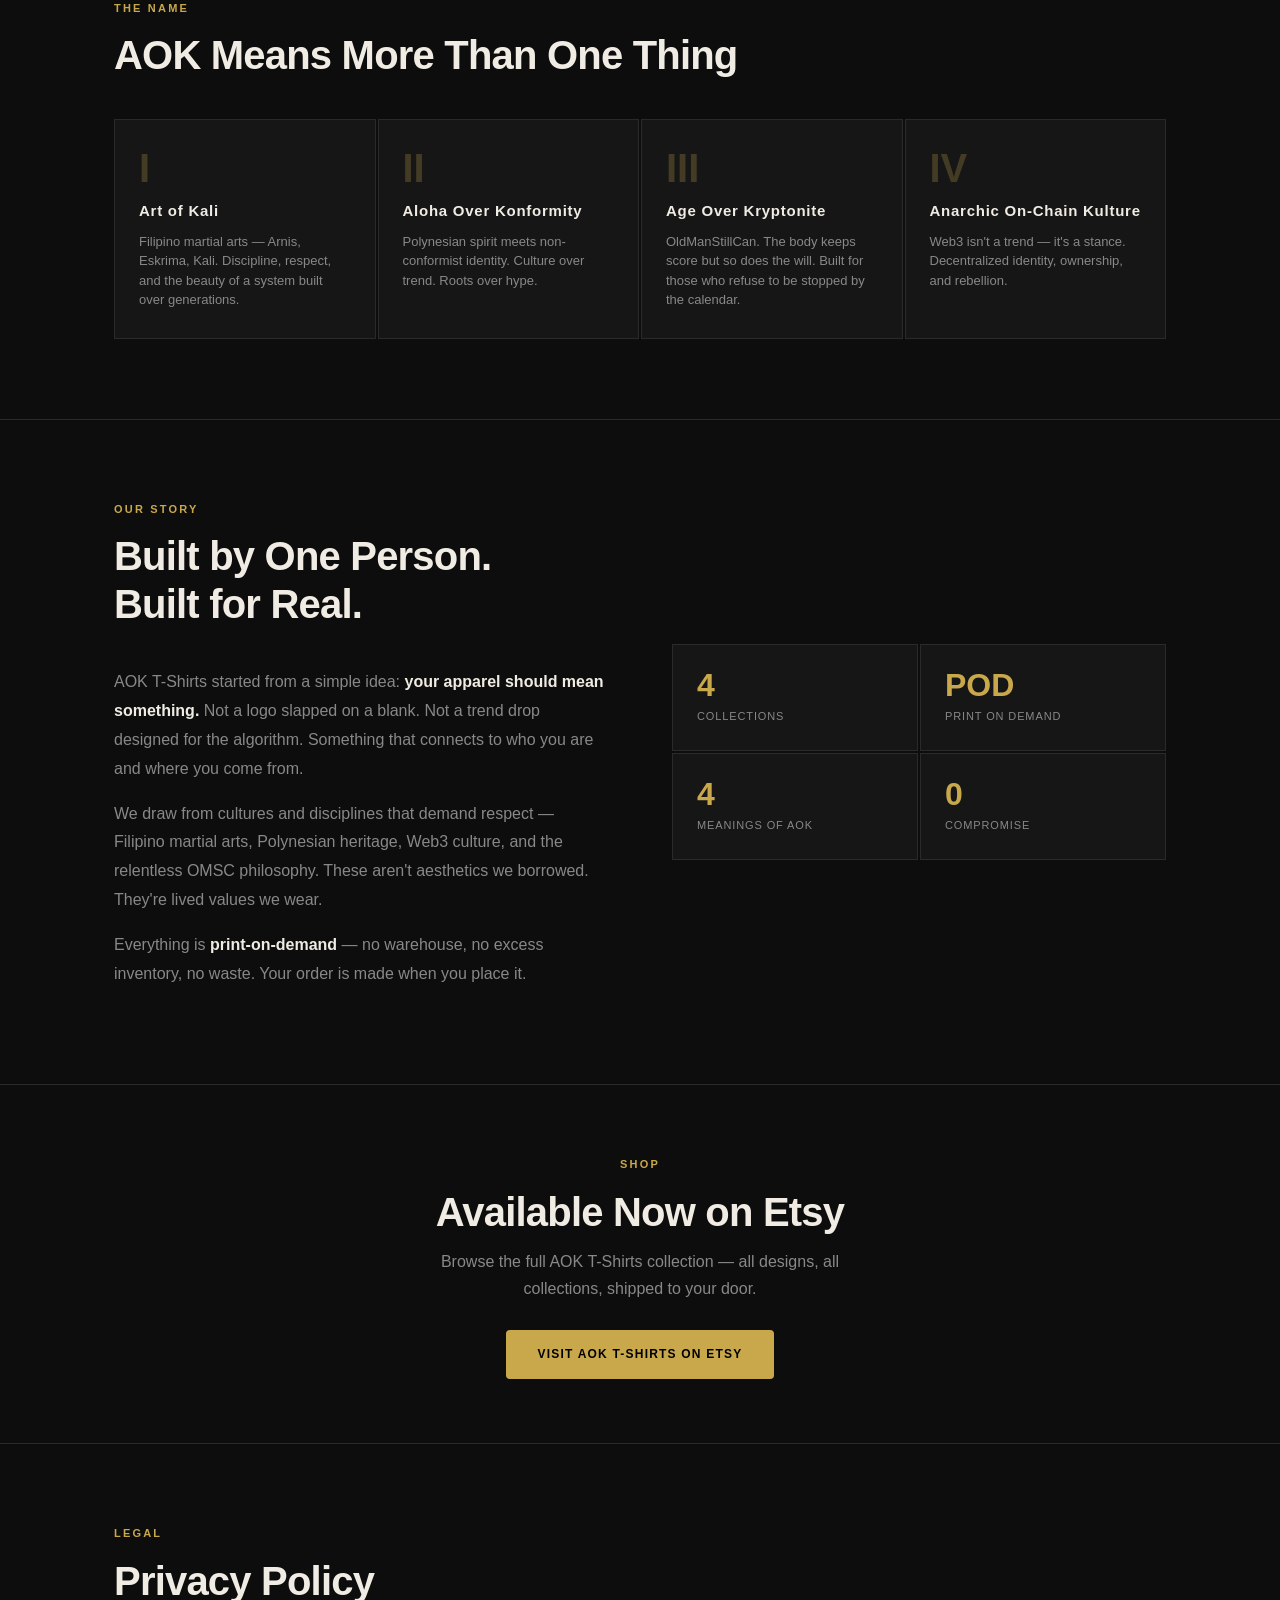
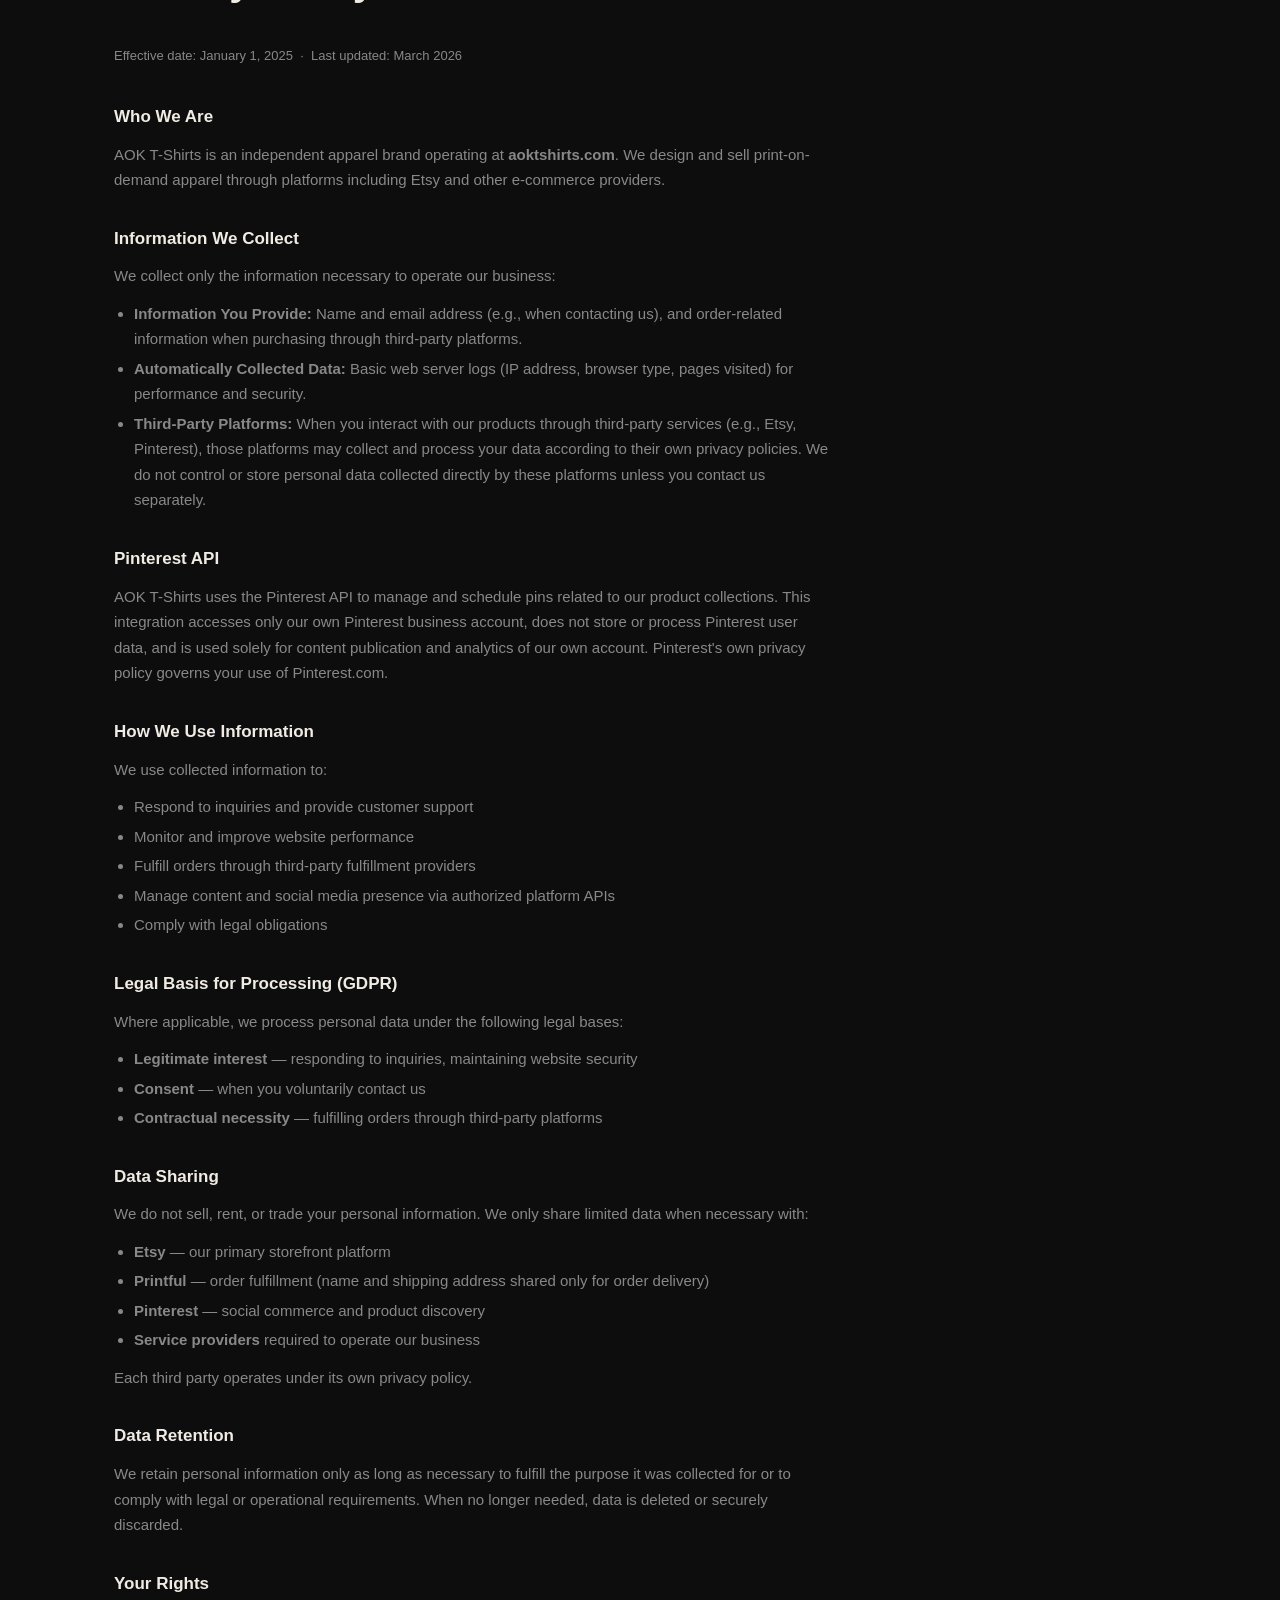
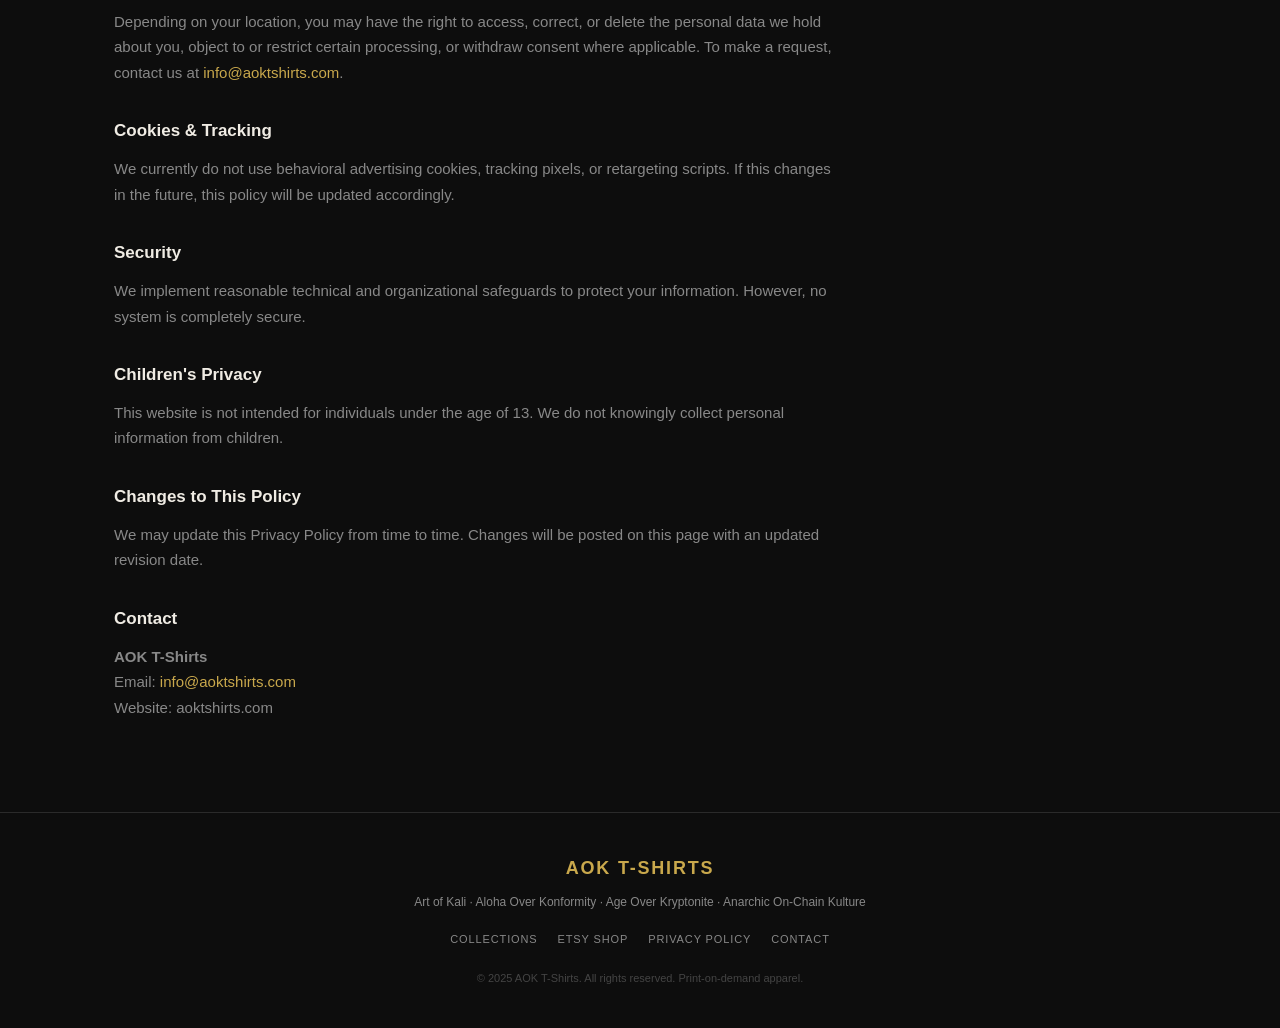
==== commit 03c1bce9: "Update privacy policy — full rewrite, GDPR, data retention, your rights, children's privacy, Pintere" ====
--- a/index.html
+++ b/index.html
@@ -164,39 +164,70 @@
     <h2>Privacy Policy</h2>
     <p style="color:var(--muted); margin-bottom:36px; font-size:13px;">Effective date: January 1, 2025 &nbsp;·&nbsp; Last updated: March 2026</p>
     <div class="privacy-content" style="max-width:720px;">
+
       <h3>Who We Are</h3>
-      <p>AOK T-Shirts is an independent apparel brand operating at <strong>aoktshirts.com</strong>. We design and sell print-on-demand apparel across platforms including Etsy and Pinterest.</p>
+      <p>AOK T-Shirts is an independent apparel brand operating at <strong>aoktshirts.com</strong>. We design and sell print-on-demand apparel through platforms including Etsy and other e-commerce providers.</p>
 
       <h3>Information We Collect</h3>
-      <p>We collect minimal data necessary to operate our business:</p>
-      <ul>
-        <li><strong>Contact inquiries:</strong> Name and email address when you contact us voluntarily.</li>
-        <li><strong>Analytics:</strong> Standard web server logs for site performance and security.</li>
-        <li><strong>Third-party platforms:</strong> Etsy and Pinterest collect data per their own privacy policies. We do not receive personally identifiable information from those interactions unless you contact us directly.</li>
-      </ul>
-      <p>We do not use tracking pixels, behavioral advertising cookies, or third-party retargeting scripts on this website.</p>
+      <p>We collect only the information necessary to operate our business:</p>
+      <ul>
+        <li><strong>Information You Provide:</strong> Name and email address (e.g., when contacting us), and order-related information when purchasing through third-party platforms.</li>
+        <li><strong>Automatically Collected Data:</strong> Basic web server logs (IP address, browser type, pages visited) for performance and security.</li>
+        <li><strong>Third-Party Platforms:</strong> When you interact with our products through third-party services (e.g., Etsy, Pinterest), those platforms may collect and process your data according to their own privacy policies. We do not control or store personal data collected directly by these platforms unless you contact us separately.</li>
+      </ul>
 
       <h3>Pinterest API</h3>
       <p>AOK T-Shirts uses the Pinterest API to manage and schedule pins related to our product collections. This integration accesses only our own Pinterest business account, does not store or process Pinterest user data, and is used solely for content publication and analytics of our own account. Pinterest's own privacy policy governs your use of Pinterest.com.</p>
 
       <h3>How We Use Information</h3>
-      <ul>
-        <li>To respond to inquiries and customer service requests</li>
-        <li>To monitor and improve website performance</li>
-        <li>To manage our social media presence via authorized platform APIs</li>
-        <li>To fulfill legal obligations if required</li>
-      </ul>
-      <p>We do not sell, rent, or trade your personal information to any third party.</p>
-
-      <h3>Third-Party Services</h3>
+      <p>We use collected information to:</p>
+      <ul>
+        <li>Respond to inquiries and provide customer support</li>
+        <li>Monitor and improve website performance</li>
+        <li>Fulfill orders through third-party fulfillment providers</li>
+        <li>Manage content and social media presence via authorized platform APIs</li>
+        <li>Comply with legal obligations</li>
+      </ul>
+
+      <h3>Legal Basis for Processing (GDPR)</h3>
+      <p>Where applicable, we process personal data under the following legal bases:</p>
+      <ul>
+        <li><strong>Legitimate interest</strong> — responding to inquiries, maintaining website security</li>
+        <li><strong>Consent</strong> — when you voluntarily contact us</li>
+        <li><strong>Contractual necessity</strong> — fulfilling orders through third-party platforms</li>
+      </ul>
+
+      <h3>Data Sharing</h3>
+      <p>We do not sell, rent, or trade your personal information. We only share limited data when necessary with:</p>
       <ul>
         <li><strong>Etsy</strong> — our primary storefront platform</li>
+        <li><strong>Printful</strong> — order fulfillment (name and shipping address shared only for order delivery)</li>
         <li><strong>Pinterest</strong> — social commerce and product discovery</li>
-        <li><strong>Printful</strong> — order fulfillment (name and shipping address shared only for order delivery)</li>
-      </ul>
+        <li><strong>Service providers</strong> required to operate our business</li>
+      </ul>
+      <p>Each third party operates under its own privacy policy.</p>
+
+      <h3>Data Retention</h3>
+      <p>We retain personal information only as long as necessary to fulfill the purpose it was collected for or to comply with legal or operational requirements. When no longer needed, data is deleted or securely discarded.</p>
+
+      <h3>Your Rights</h3>
+      <p>Depending on your location, you may have the right to access, correct, or delete the personal data we hold about you, object to or restrict certain processing, or withdraw consent where applicable. To make a request, contact us at <a href="mailto:info@aoktshirts.com">info@aoktshirts.com</a>.</p>
+
+      <h3>Cookies &amp; Tracking</h3>
+      <p>We currently do not use behavioral advertising cookies, tracking pixels, or retargeting scripts. If this changes in the future, this policy will be updated accordingly.</p>
+
+      <h3>Security</h3>
+      <p>We implement reasonable technical and organizational safeguards to protect your information. However, no system is completely secure.</p>
+
+      <h3>Children's Privacy</h3>
+      <p>This website is not intended for individuals under the age of 13. We do not knowingly collect personal information from children.</p>
+
+      <h3>Changes to This Policy</h3>
+      <p>We may update this Privacy Policy from time to time. Changes will be posted on this page with an updated revision date.</p>
 
       <h3>Contact</h3>
       <p><strong>AOK T-Shirts</strong><br>Email: <a href="mailto:info@aoktshirts.com">info@aoktshirts.com</a><br>Website: aoktshirts.com</p>
+
     </div>
   </section>
 
